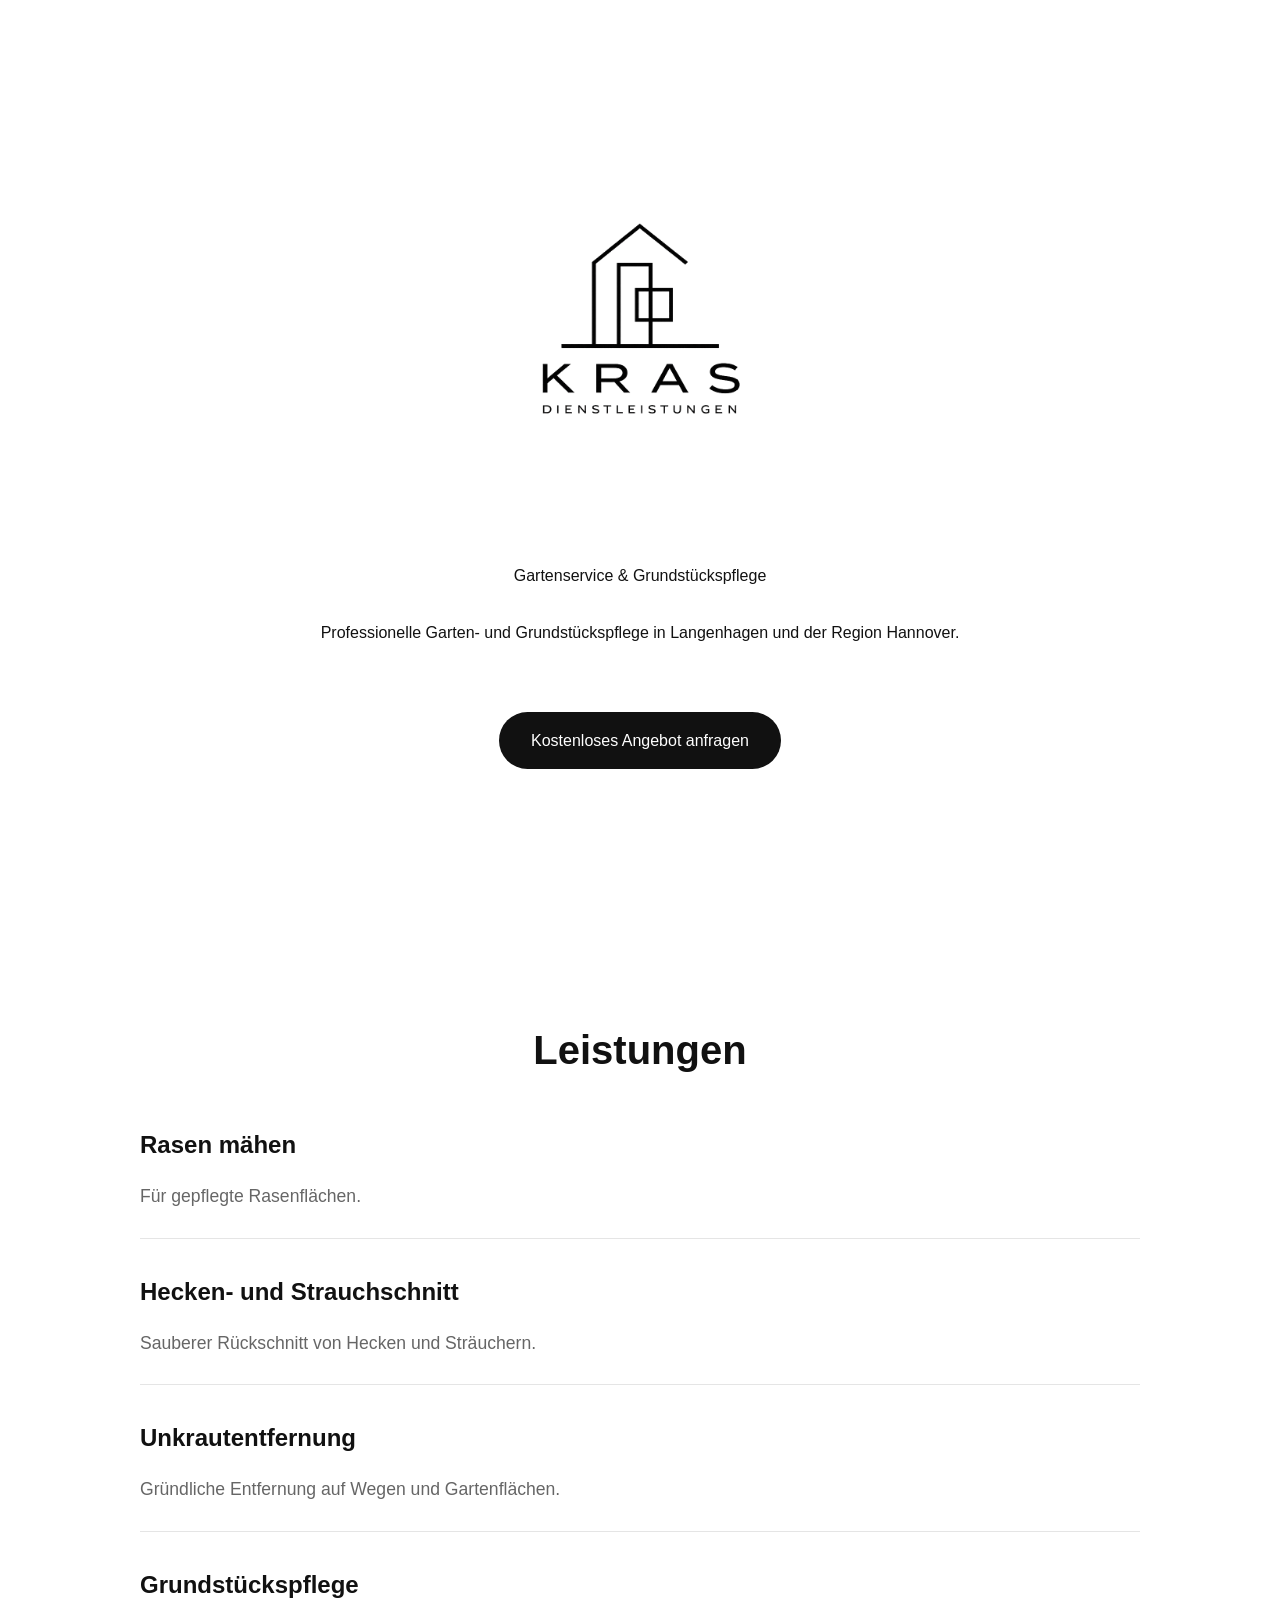
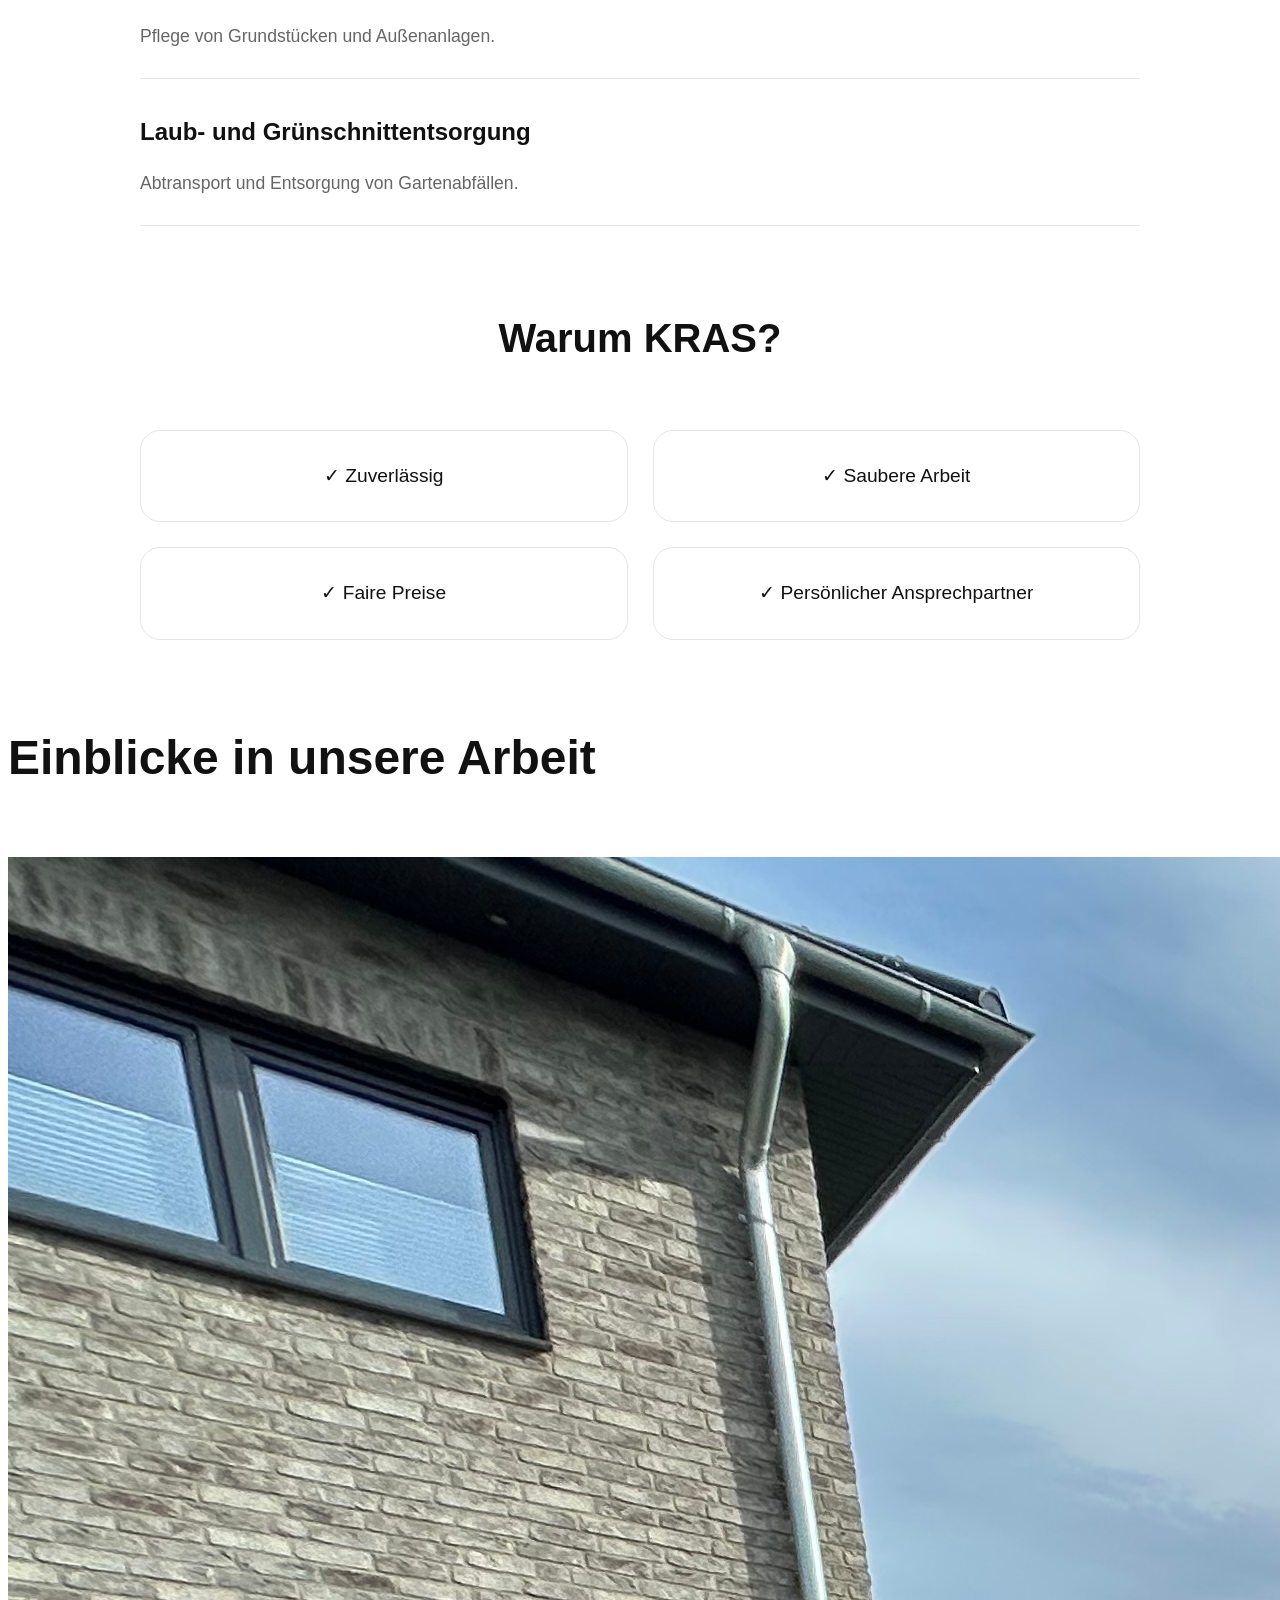
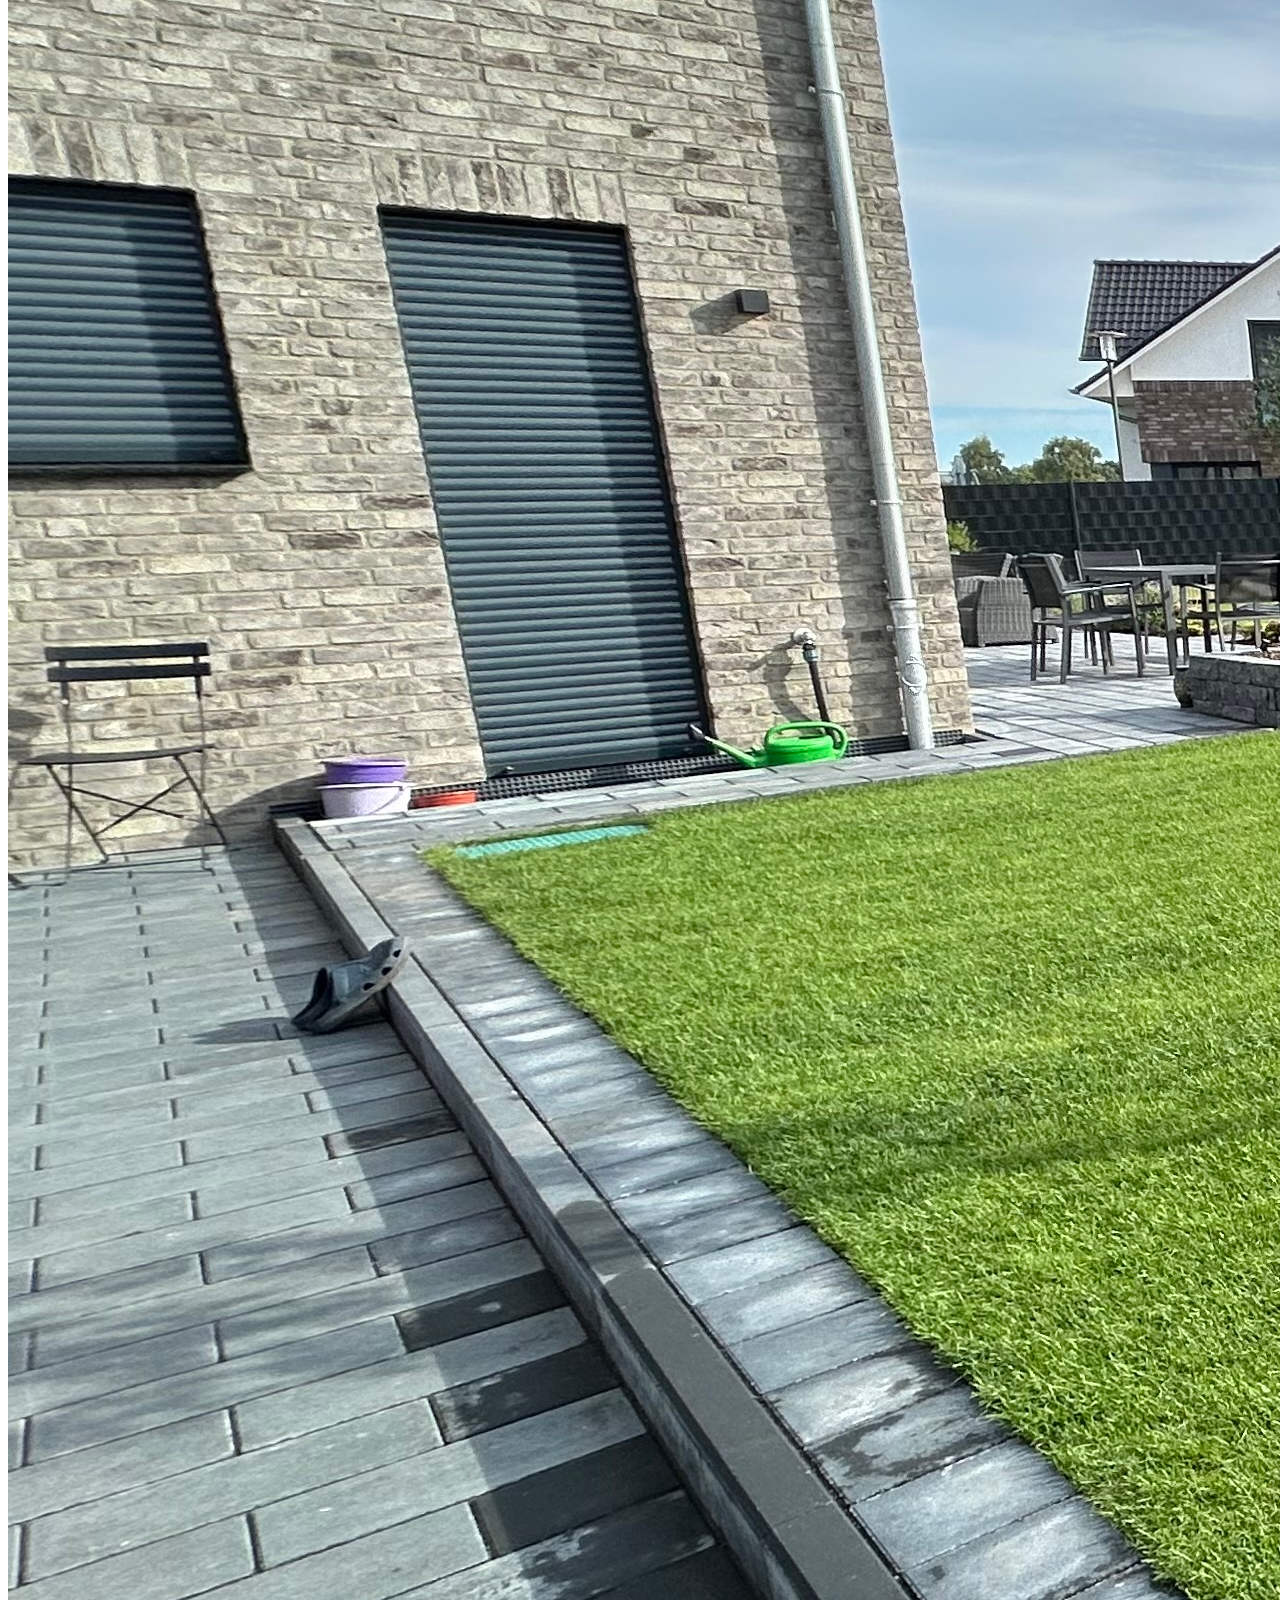
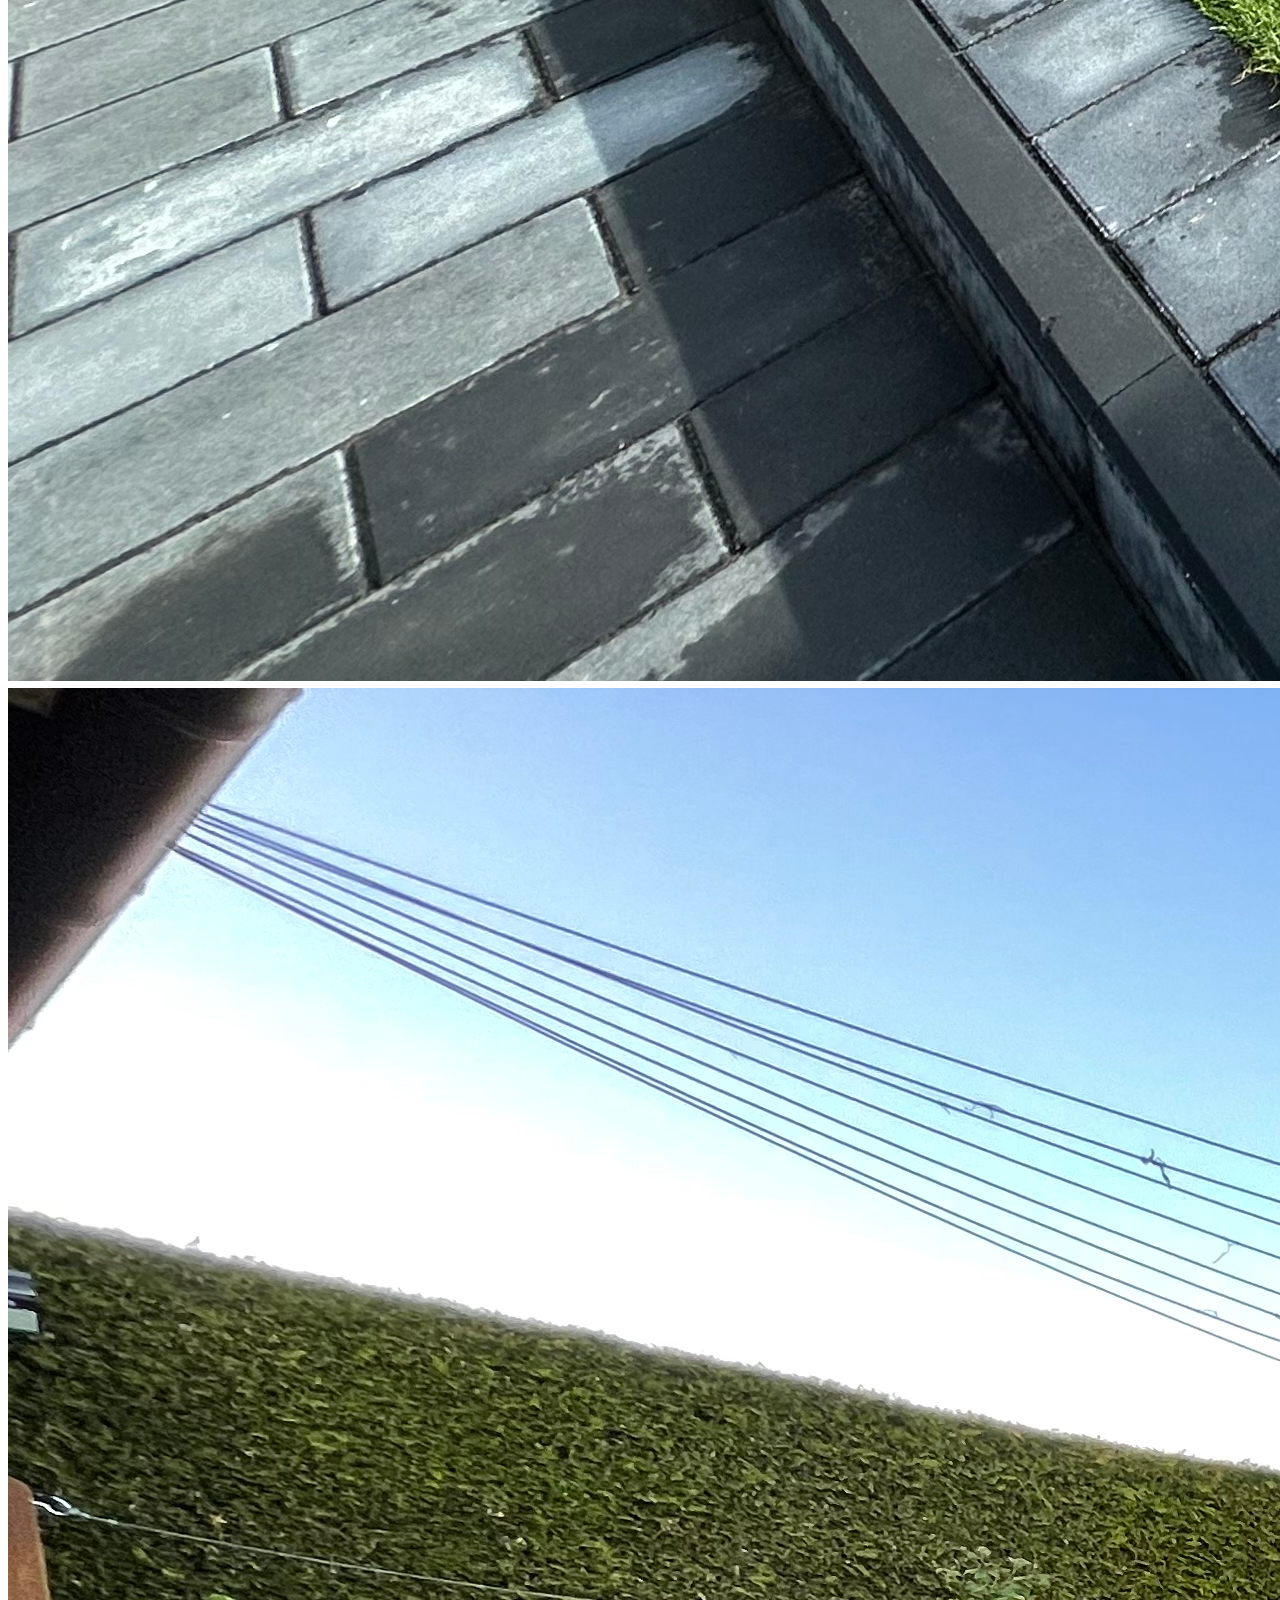
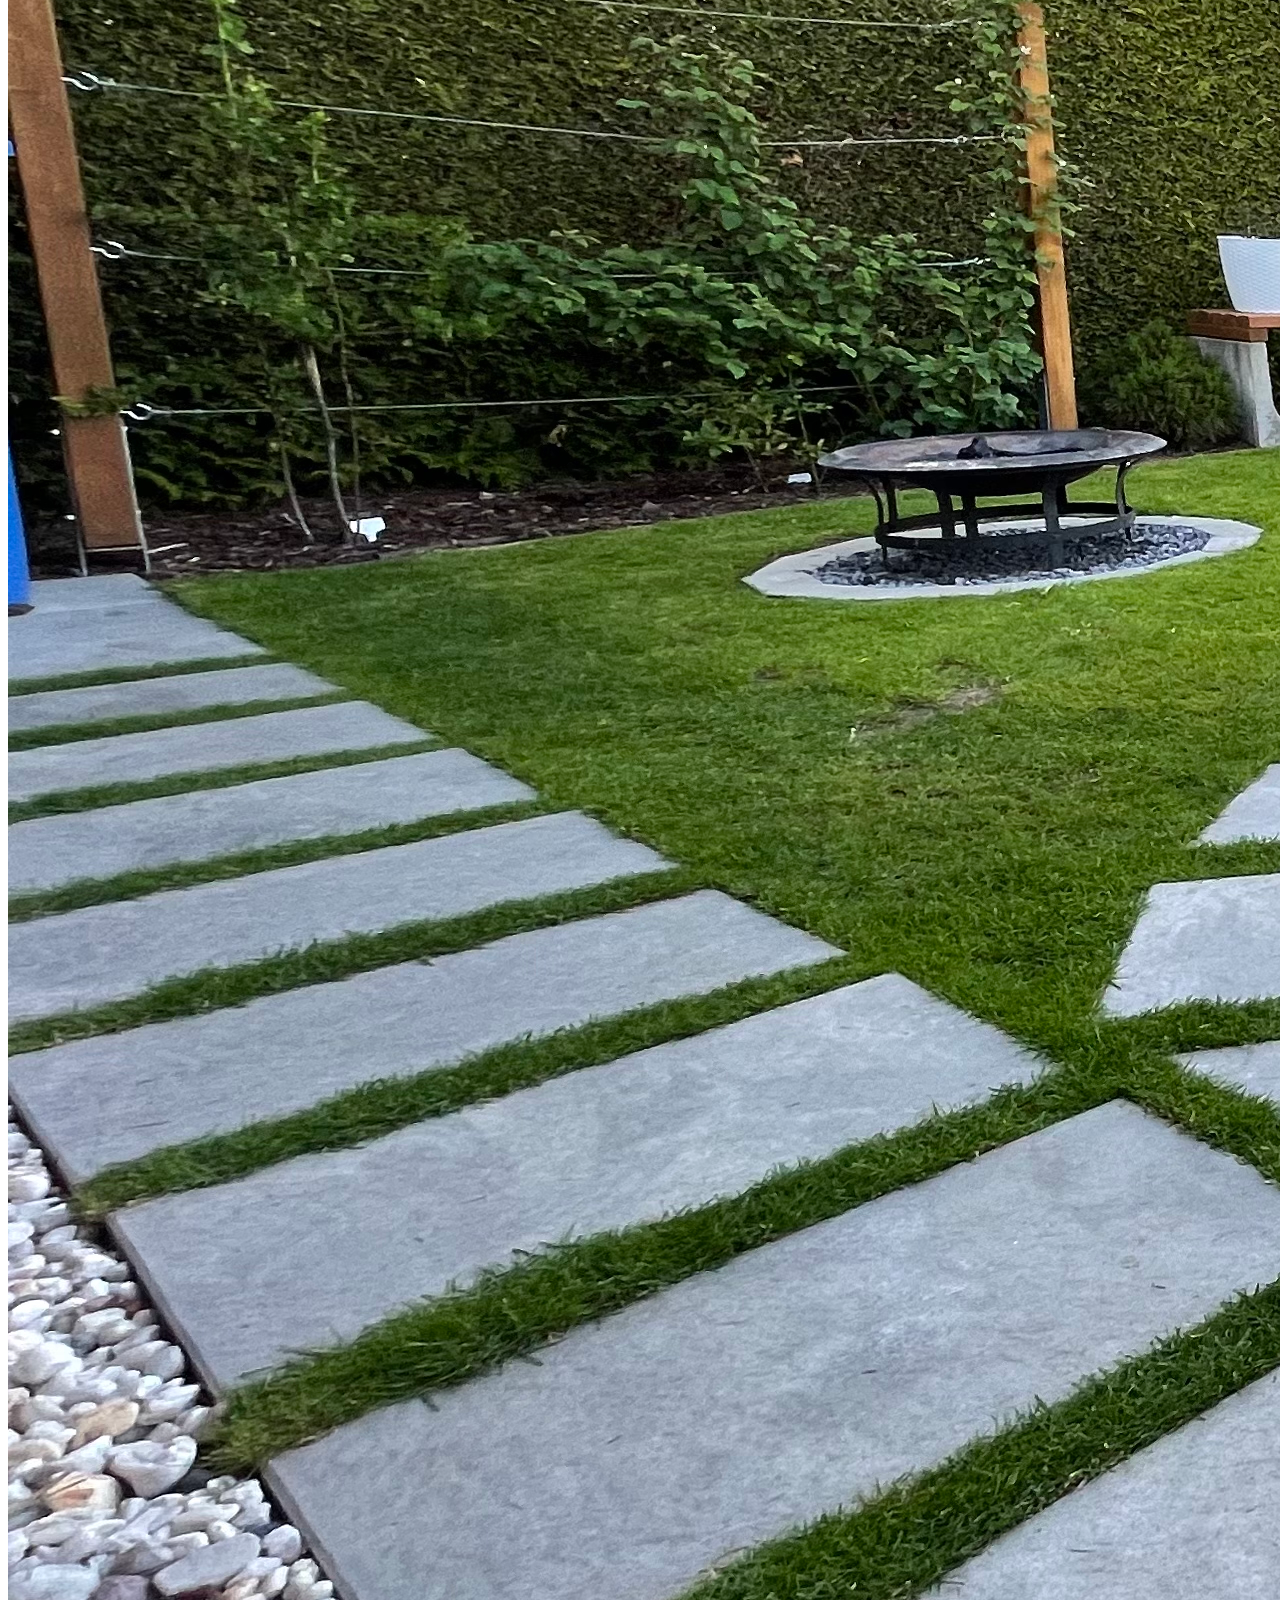
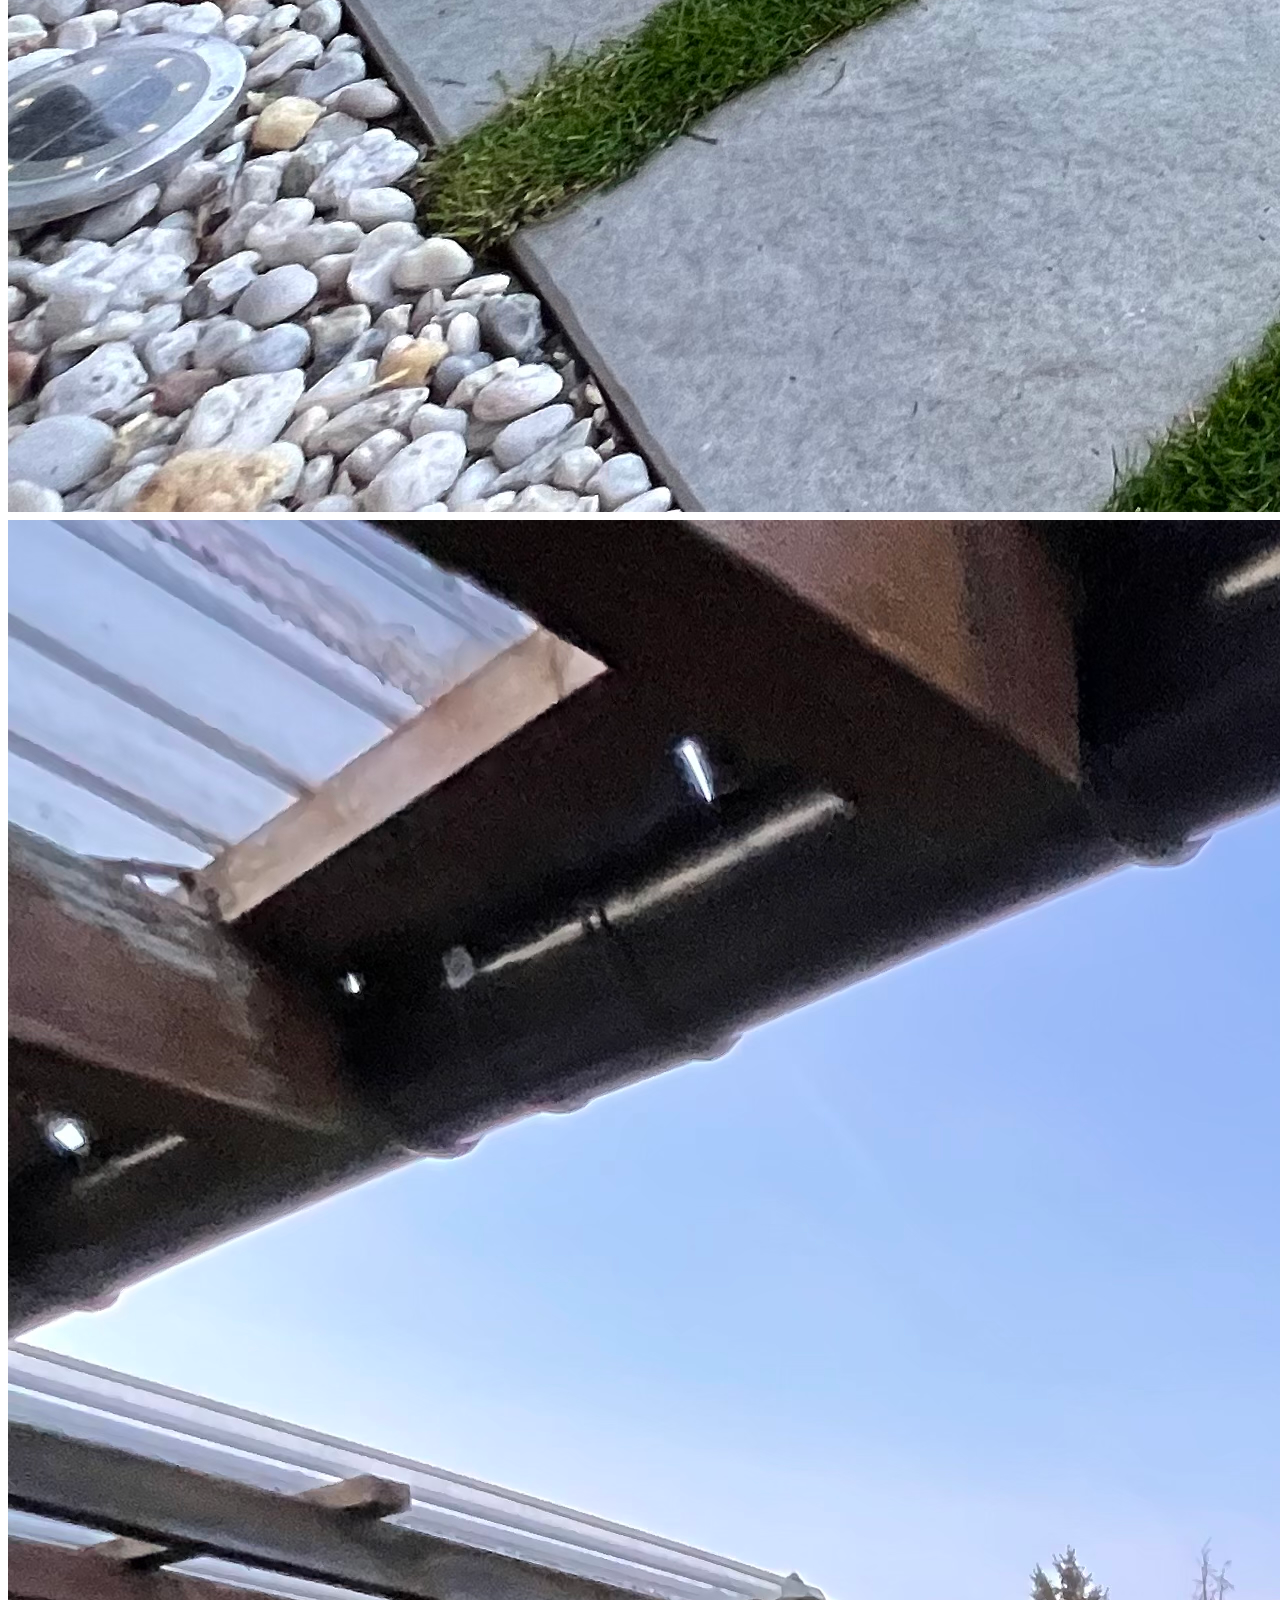
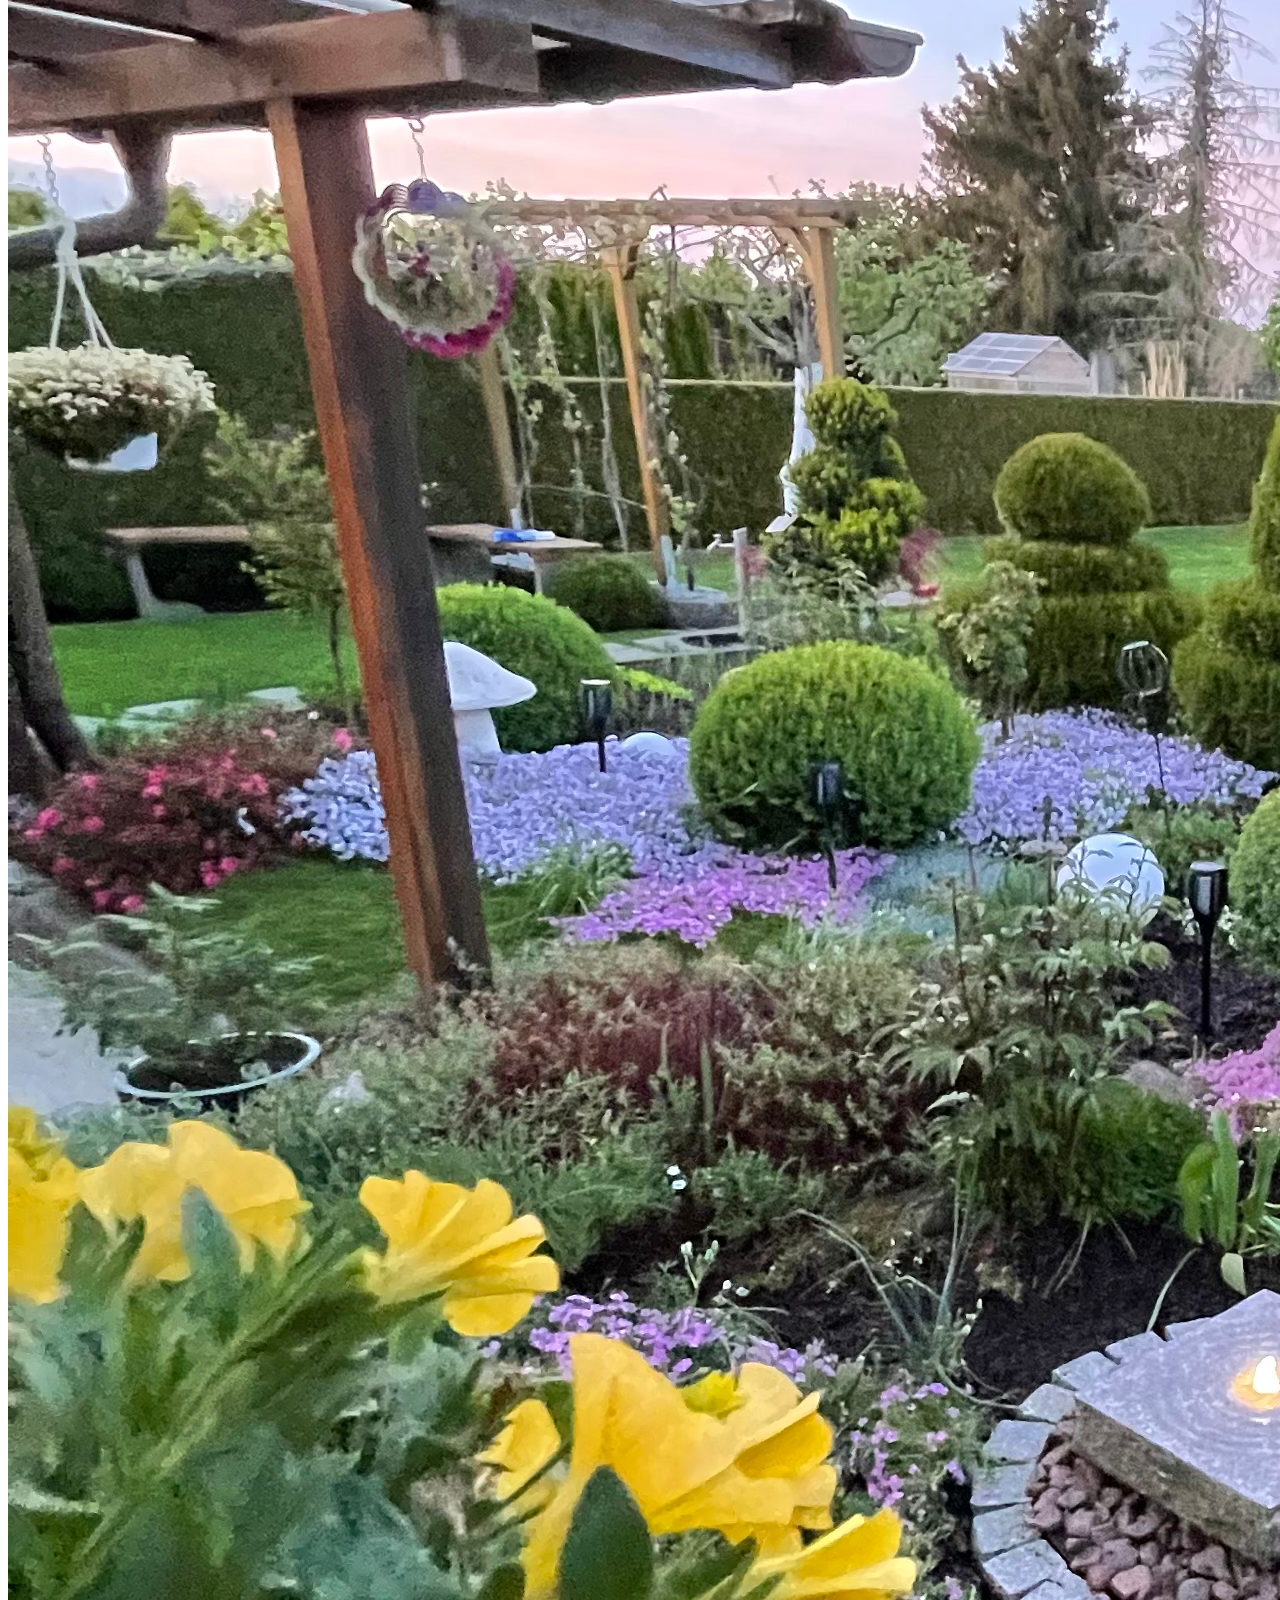
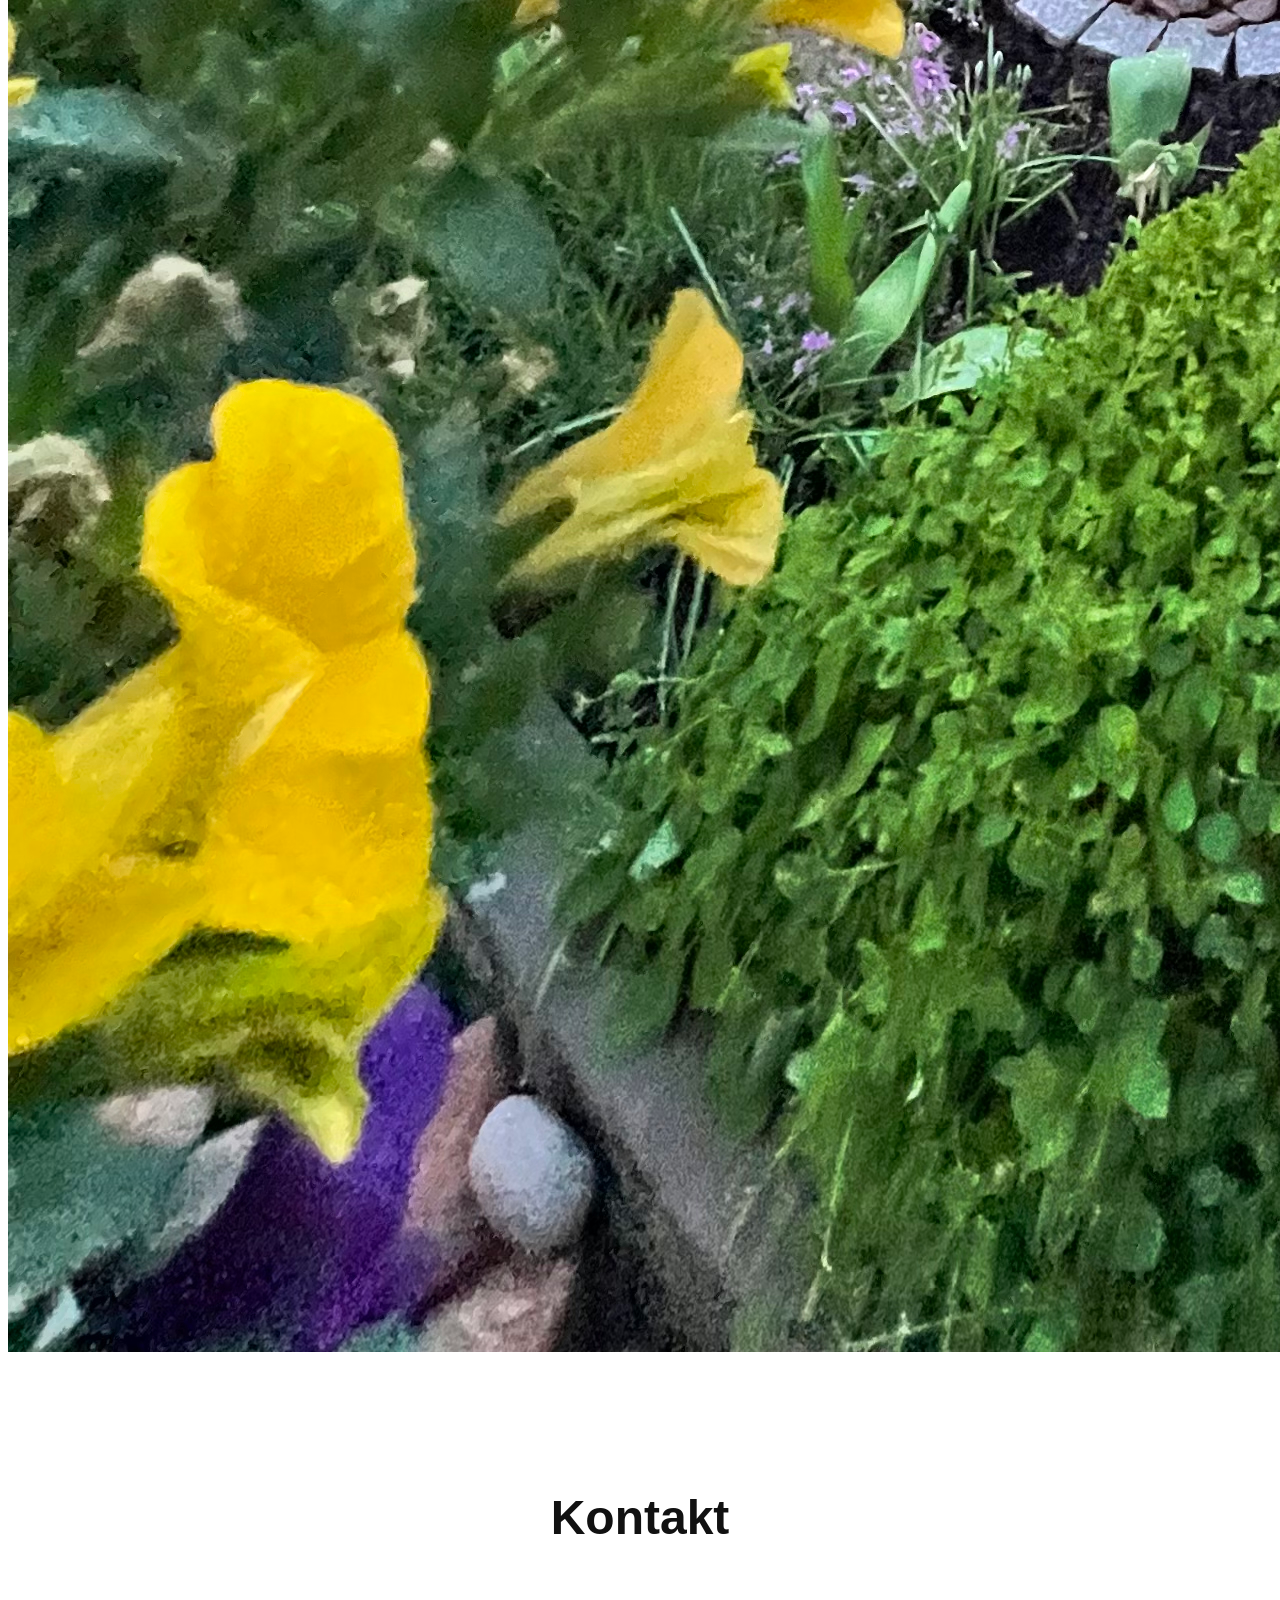
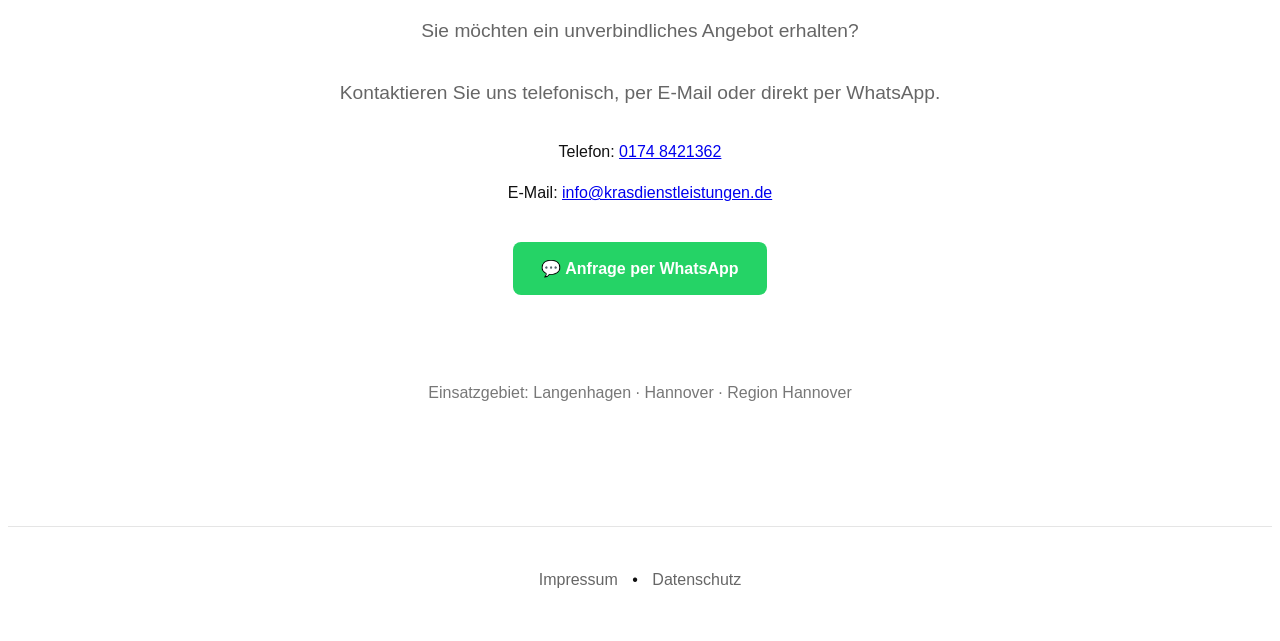
==== index.html @ 5d615bb8 "Update index.html" ====
<!DOCTYPE html>
<html lang="de">
<head>
    <meta charset="UTF-8">
    <meta name="viewport" content="width=device-width, initial-scale=1.0">
    <title>KRAS Dienstleistungen</title>
    <meta name="description" content="Gartenservice & Grundstückspflege in Hannover und Umgebung.">
    <link rel="stylesheet" href="style.css">
</head>
<body>
    <section class="hero">
        <img src="logo.png" alt="KRAS Dienstleistungen Logo" class="logo">


        <p class="subtitle">
            Gartenservice & Grundstückspflege
        </p>
<p class="intro">
    Professionelle Garten- und Grundstückspflege in Langenhagen und der Region Hannover.
</p>
<a href="#kontakt" class="cta-button">
Kostenloses Angebot anfragen
</a>

    </section>

<section class="services">

    <h2>Leistungen</h2>

    <div class="service">
    <h3>Rasen mähen</h3>
    <p>Für gepflegte Rasenflächen.</p>
</div>

<div class="service">
    <h3>Hecken- und Strauchschnitt</h3>
    <p>Sauberer Rückschnitt von Hecken und Sträuchern.</p>
</div>

<div class="service">
    <h3>Unkrautentfernung</h3>
    <p>Gründliche Entfernung auf Wegen und Gartenflächen.</p>
</div>

<div class="service">
    <h3>Grundstückspflege</h3>
    <p>Pflege von Grundstücken und Außenanlagen.</p>
</div>

<div class="service">
    <h3>Laub- und Grünschnittentsorgung</h3>
    <p>Abtransport und Entsorgung von Gartenabfällen.</p>
</div>

</section>

    <section class="why">

    <h2>Warum KRAS?</h2>

    <div class="why-grid">
        <div class="why-item">
            ✓ Zuverlässig
        </div>

        <div class="why-item">
            ✓ Saubere Arbeit
        </div>

        <div class="why-item">
            ✓ Faire Preise
        </div>

        <div class="why-item">
            ✓ Persönlicher Ansprechpartner
        </div>
    </div>

</section>
<section class="gallery">

    <h2>Einblicke in unsere Arbeit</h2>

    <div class="gallery-grid">
        <img src="garten1.jpg" alt="Gepflegte Grünanlage">
        <img src="garten2.jpg" alt="Gartenpflege">
        <img src="garten3.jpg" alt="Außenanlage">
    </div>

</section>
    
<section id="kontakt" class="contact-section">

    <h2>Kontakt</h2>

    <p class="contact-text">
        Sie möchten ein unverbindliches Angebot erhalten?<br><br>
        Kontaktieren Sie uns telefonisch, per E-Mail oder direkt per WhatsApp.
    </p>

    <p>
        Telefon:
        <a href="tel:+491748421362">0174 8421362</a>
    </p>

    <p>
        E-Mail:
        <a href="mailto:info@krasdienstleistungen.de">
            info@krasdienstleistungen.de
        </a>
    </p>

    <a href="https://wa.me/491748421362" target="_blank" class="whatsapp-button">
        💬 Anfrage per WhatsApp
    </a>

    <p class="contact-location">
        Einsatzgebiet: Langenhagen · Hannover · Region Hannover
    </p>

</section>

<footer class="footer">
    <a href="impressum.html">Impressum</a>
    <span>•</span>
    <a href="datenschutz.html">Datenschutz</a>
</footer>
---- style.css ----
Das *{
    margin:0;
    padding:0;
    box-sizing:border-box;
}

html{
    scroll-behavior:smooth;
}

body{
    font-family:-apple-system,BlinkMacSystemFont,"SF Pro Display","Helvetica Neue",sans-serif;
    background:#ffffff;
    color:#111111;
    line-height:1.6;
}

.hero{
    min-height:90vh;
    display:flex;
    flex-direction:column;
    justify-content:center;
    align-items:center;
    text-align:center;
    padding:40px;
}
.logo{
    width:600px;
    max-width:90%;
    margin-bottom:10px;

    opacity:0;

    animation:logoIntro 2.2s ease forwards;

    will-change:transform, opacity;
}

@keyframes logoIntro{
    from{
        opacity:0;
    }

    to{
        opacity:1;
    }
}
h1{
    font-size:clamp(2.2rem,3.5vw,3.8rem);
    letter-spacing:-1px;
}
.subtitle{
    opacity:0;
    animation:fadeUp 1s ease forwards;
    animation-delay:1.4s;

}

.intro{
    opacity:0;
    animation:fadeUp 1s ease forwards;
    animation-delay:1.4s;
}

.cta-button{
    opacity:0;
    animation:fadeUp 1s ease forwards;
    animation-delay:2.0s;
}
.leistungen,
.kontakt{
    max-width:900px;
    margin:120px auto;
    padding:0 40px;
    text-align:center;
}

h2{
    font-size:3rem;
    font-weight:600;
    margin-bottom:60px;
}

ul{
    list-style:none;
}

li{
    padding:35px 0;
    border-bottom:1px solid #ececec;
    font-size:1.4rem;
    transition:.3s;
}

li:hover{
    padding-left:20px;
}

.kontakt p{
    font-size:1.3rem;
}

@media(max-width:768px){

    .logo{
        width:280px;
        max-width:85%;
        margin-bottom:30px;
    }
    
   .hero{
        min-height:auto;
        padding:120px 20px 80px;
    }
     h1{
        font-size:2.4rem;
        line-height:1.1;
        word-break:break-word;
    }

    h2{
        font-size:2rem;
    }

    .intro{
     font-size:0.95rem;
    line-height:1.6;
    max-width:300px;
    }

    li{
        font-size:1.1rem;
    }
    .subtitle{
    font-size:0.95rem;
    font-weight:500;    
    }
    .cta-button{
    padding:14px 28px;
    font-size:1rem;
    }
}
nav{
    position:fixed;
    top:0;
    left:0;
    width:100%;
    display:flex;
    justify-content:space-between;
    align-items:center;
    padding:25px 60px;
    background:rgba(255,255,255,.95);
    backdrop-filter:blur(10px);
    z-index:1000;
}

nav a{
    text-decoration:none;
    color:#111;
}

.nav-links{
    display:flex;
    gap:40px;
}
.cta-button{
    display:inline-block;
    margin-top:50px;
    background:#111;
    color:#fff;
    padding:16px 32px;
    border-radius:999px;
    text-decoration:none;
    font-weight:500;
}

.cta-button:hover{
    opacity:0.9;
}

@media(max-width:768px){

    nav{
        padding:20px;
    }

    .nav-links{
        gap:20px;
    }
}
.services{
    max-width:1000px;
    margin:30px auto;
    padding:0 40px;
    margin-top:120px;
}

.services h2{
    font-size:2.5rem;
    font-weight:600;
    margin-bottom:10px;
    text-align:center;
}

.service{
    padding:10px 0;
    border-bottom:1px solid #e5e5e5;
}

.service h3{
    font-size:1.5rem;
    font-weight:600;
    margin-bottom:8px;
}

.service p{
    color:#666;
    font-size:1.1rem;
}
.why{
    max-width:1000px;
    margin:80px auto;
    padding:0 40px;
    text-align:center;
}

.why h2{
    font-size:2.5rem;
    margin-bottom:60px;
}

.why-grid{
    display:grid;
    grid-template-columns:repeat(2,1fr);
    gap:25px;
}

.why-item{
    padding:30px;
    border:1px solid #e5e5e5;
    border-radius:20px;
    font-size:1.2rem;
    font-weight:500;
}

@media(max-width:768px){

    .why-grid{
        grid-template-columns:1fr;
    }

}
.whatsapp-button {
    display: inline-block;
    margin-top: 20px;
    margin-bottom: 60px;
    padding: 14px 28px;
    background-color: #25D366;
    color: #ffffff;
    text-decoration: none;
    border-radius: 8px;
    font-weight: 600;
    transition: all 0.2s ease;
}

.whatsapp-button:hover {
    background-color: #1EBE57;
    transform: translateY(-2px);
}
.contact-mail{
    display:block;
    margin:30px 0;
    font-size:1.3rem;
    font-weight:600;
    color:#111;
    text-decoration:none;
}
.contact-section{
    max-width:900px;
    margin:120px auto;
    padding:0 40px;
    text-align:center;
}

.contact-text{
    font-size:1.2rem;
    color:#666;
    margin-bottom:30px;
}

.contact-location{
    margin-top:25px;
    color:#777;
}
@keyframes fadeUp{
    from{
        opacity:0;
        transform:translateY(30px);
    }

    to{
        opacity:1;
        transform:translateY(0);
    }
}
.footer{
    text-align:center;
    padding:40px 20px;
    border-top:1px solid #e5e5e5;
    margin-top:100px;
}

.footer a{
    color:#666;
    text-decoration:none;
    margin:0 10px;
}

.footer a:hover{
    color:#111;
}
#kontakt{
    scroll-margin-top: 50px;
}
.legal-content{
    text-align:left;
    max-width:700px;
    margin:auto;
}
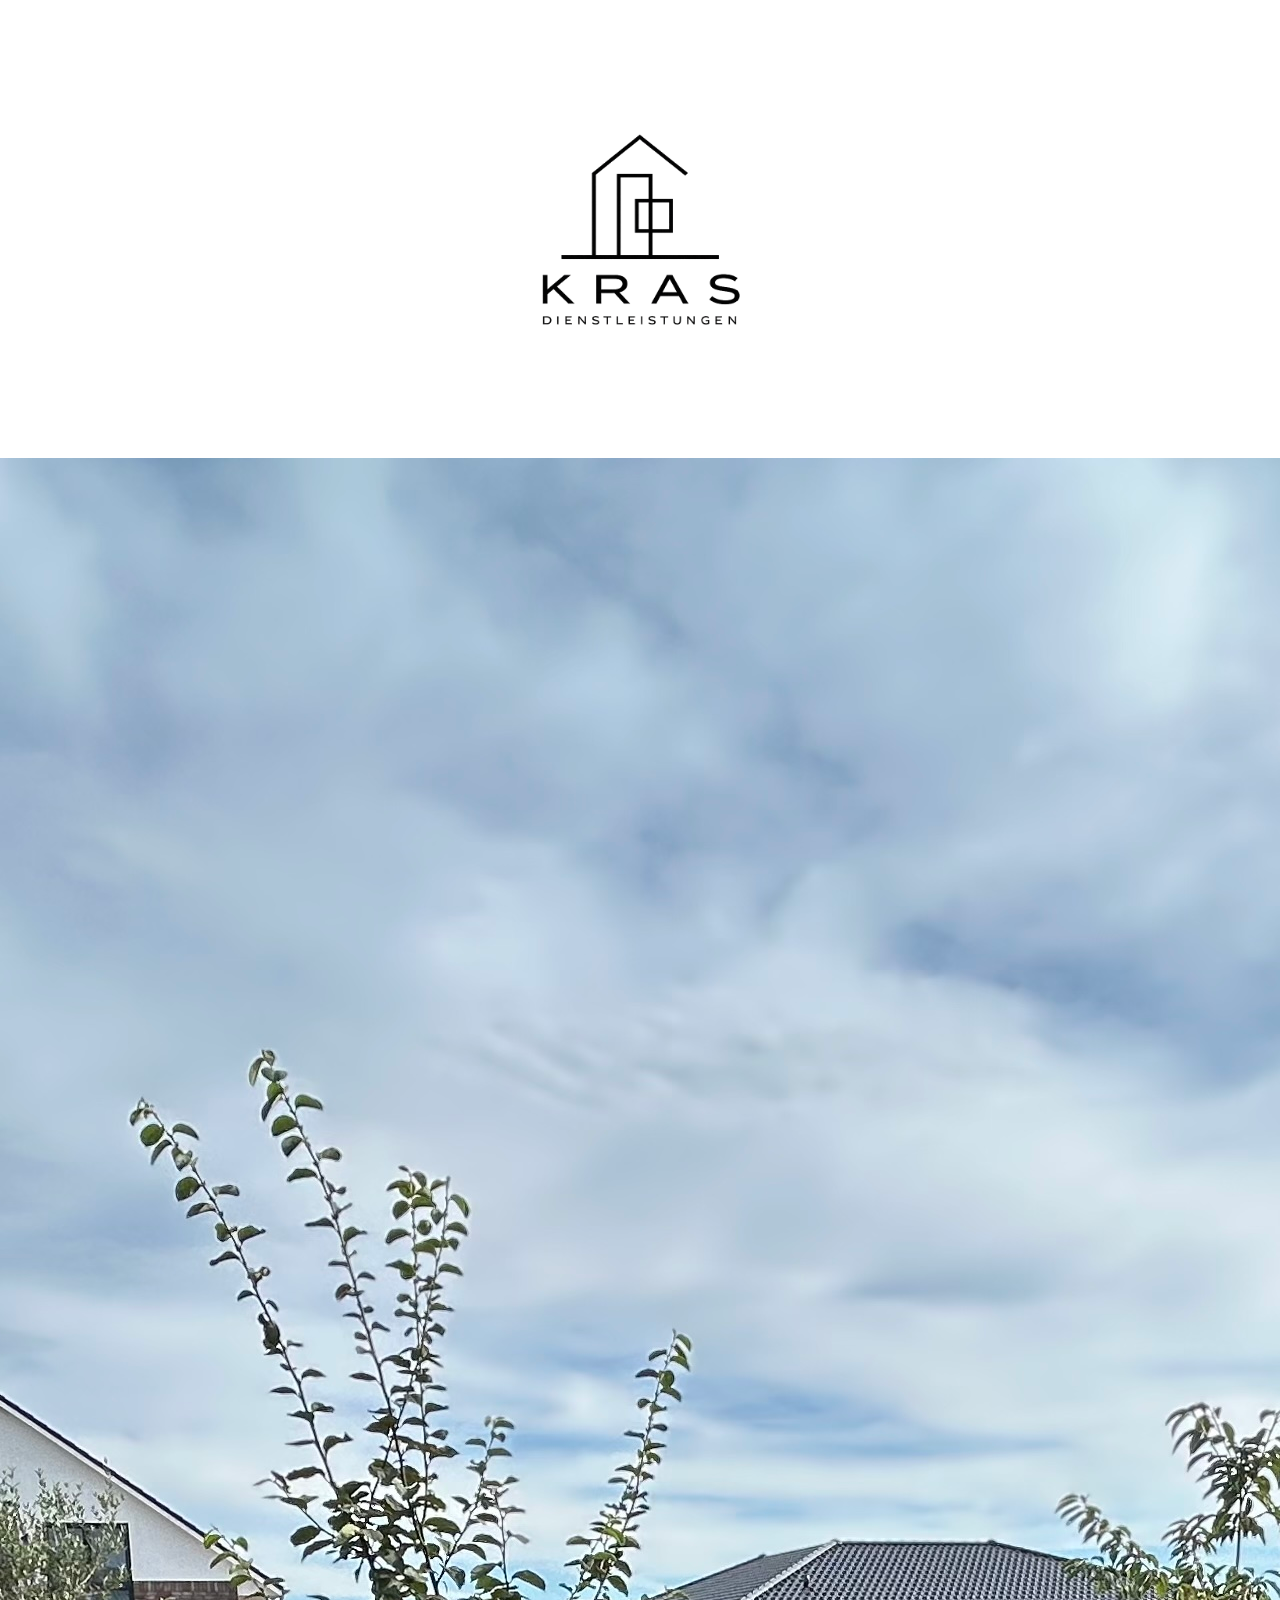
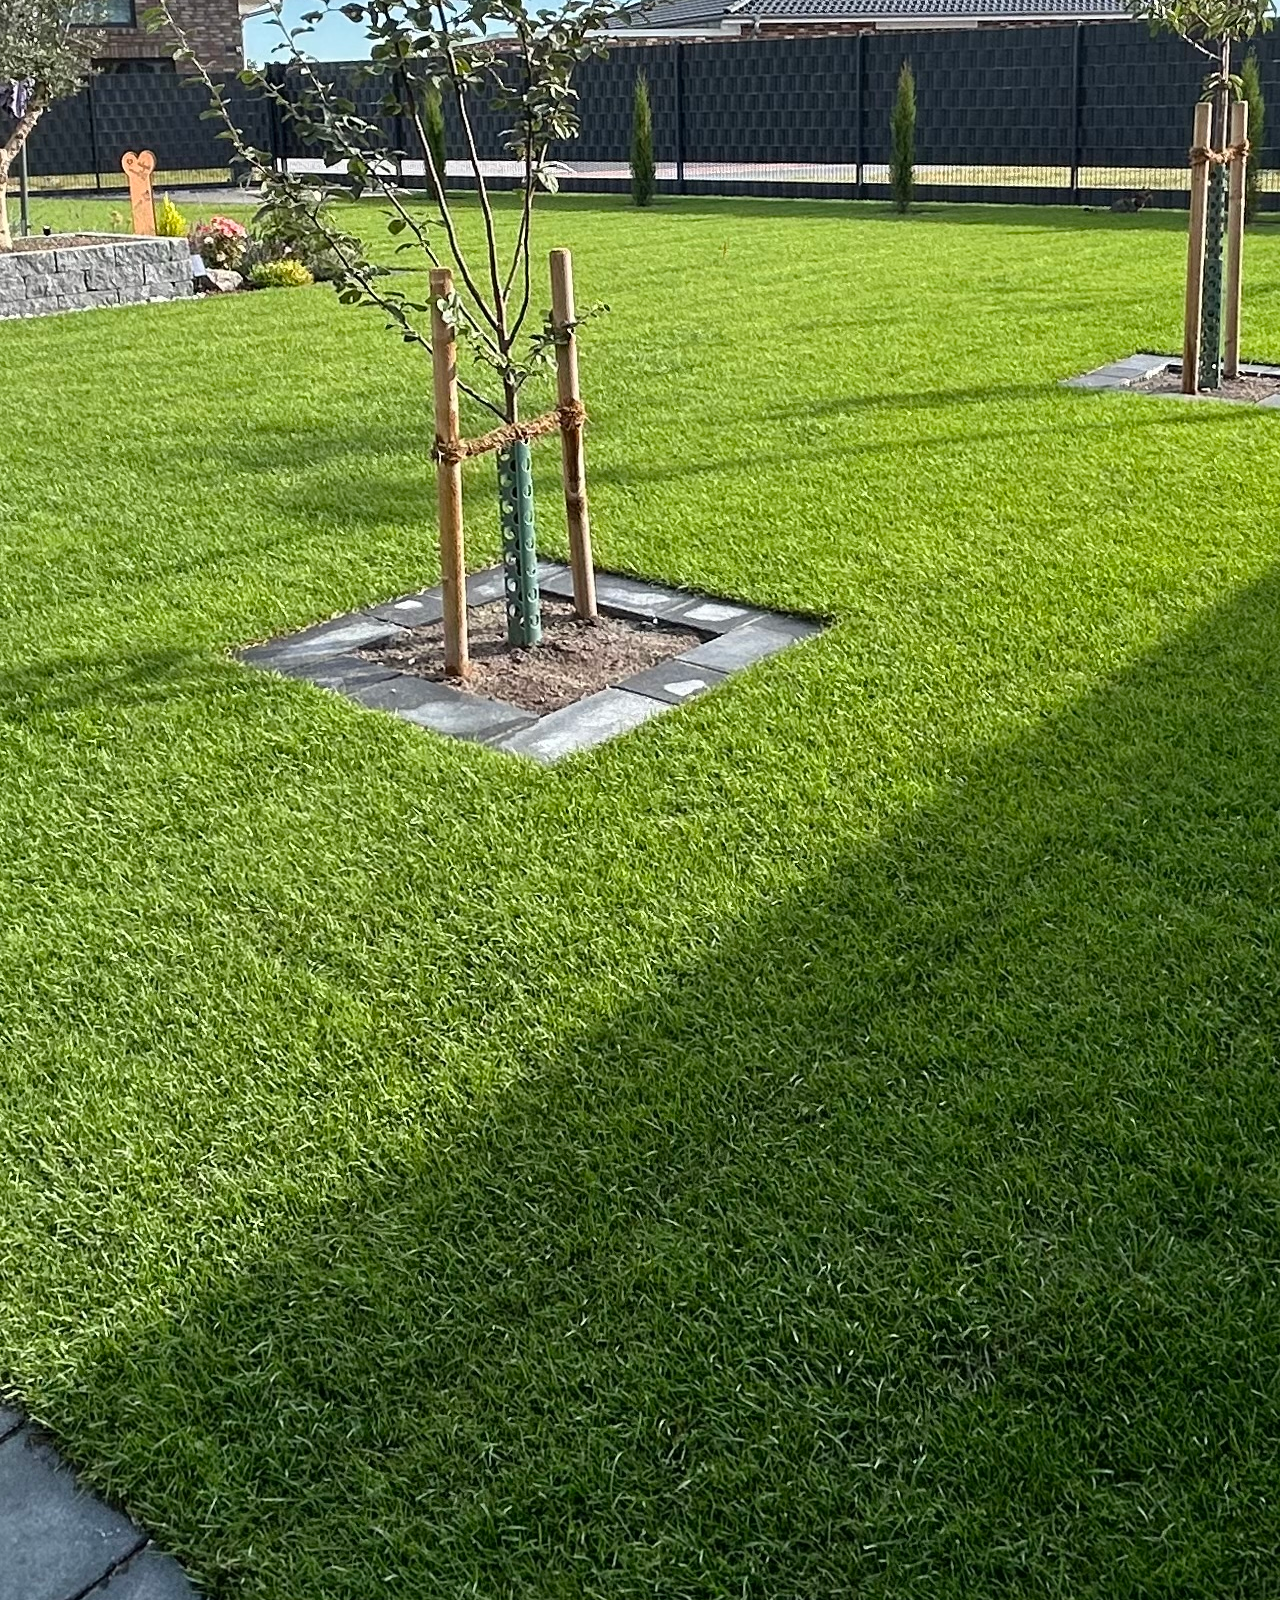
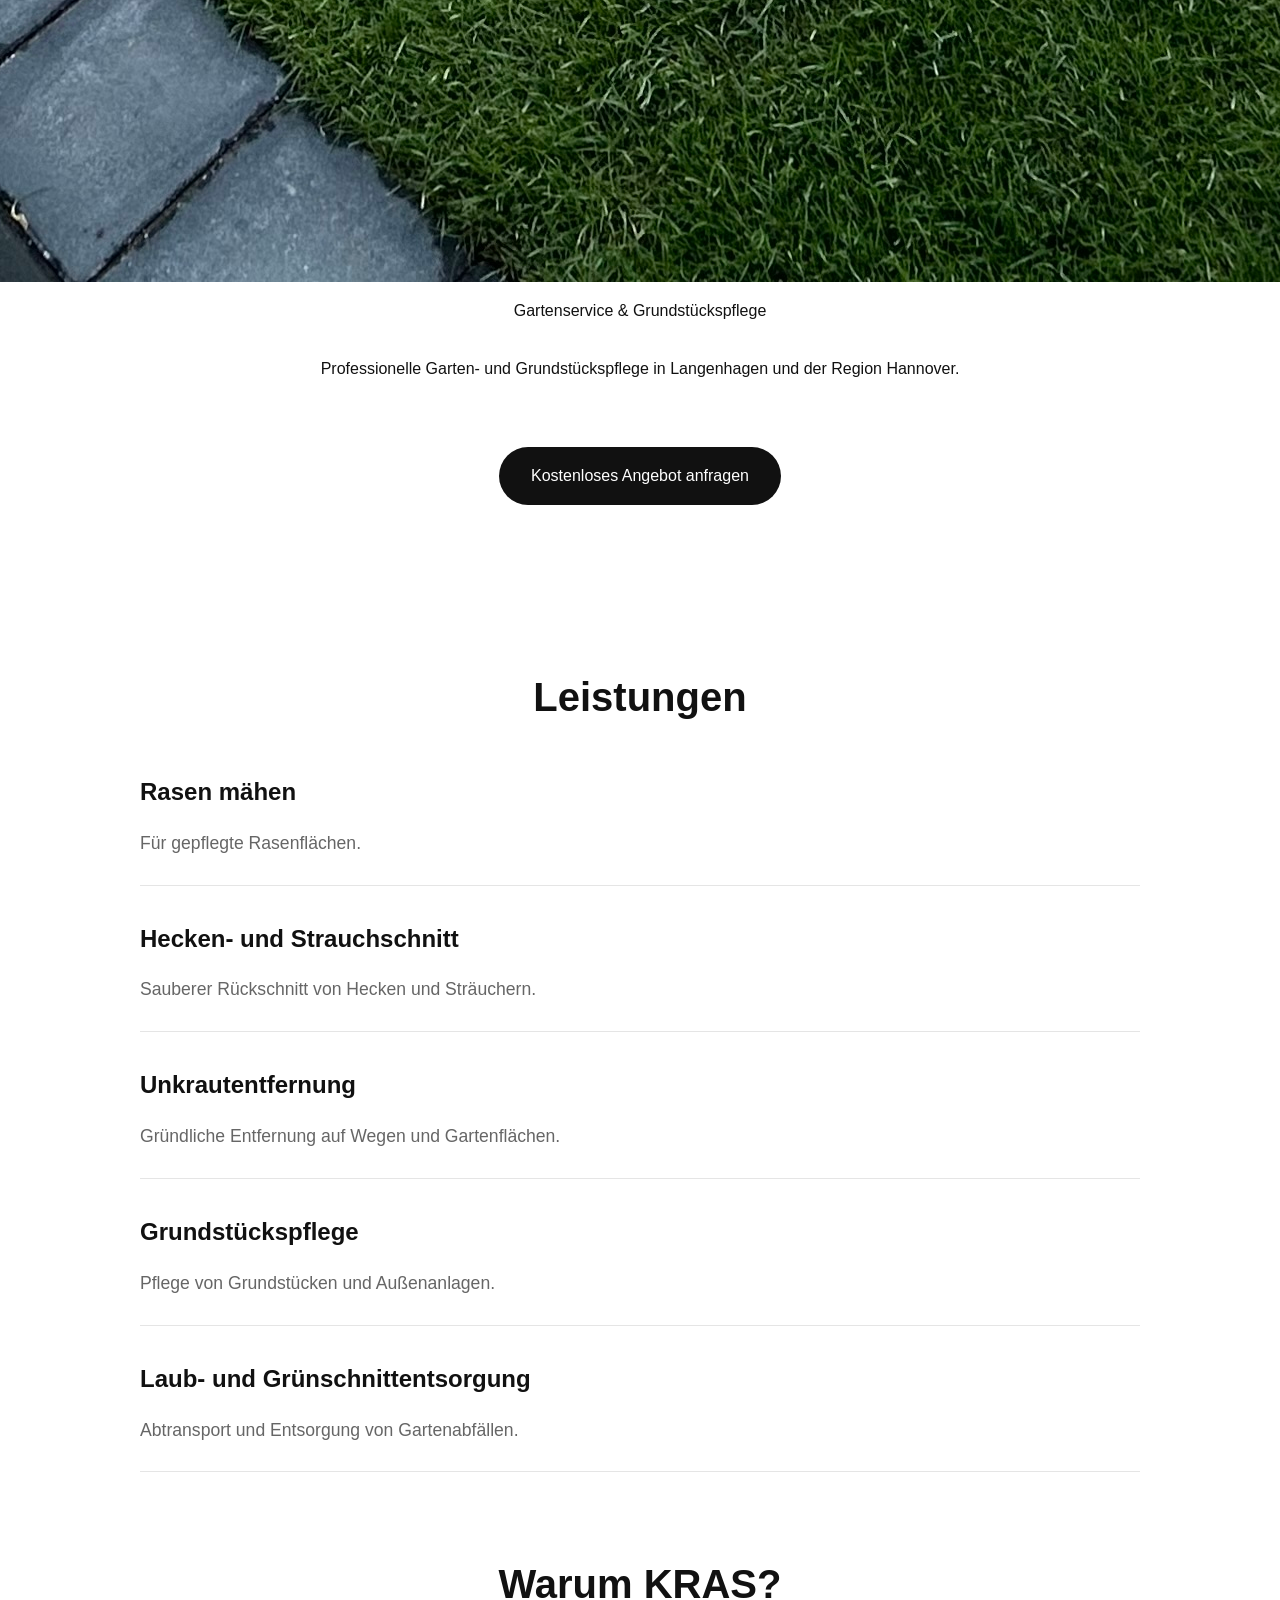
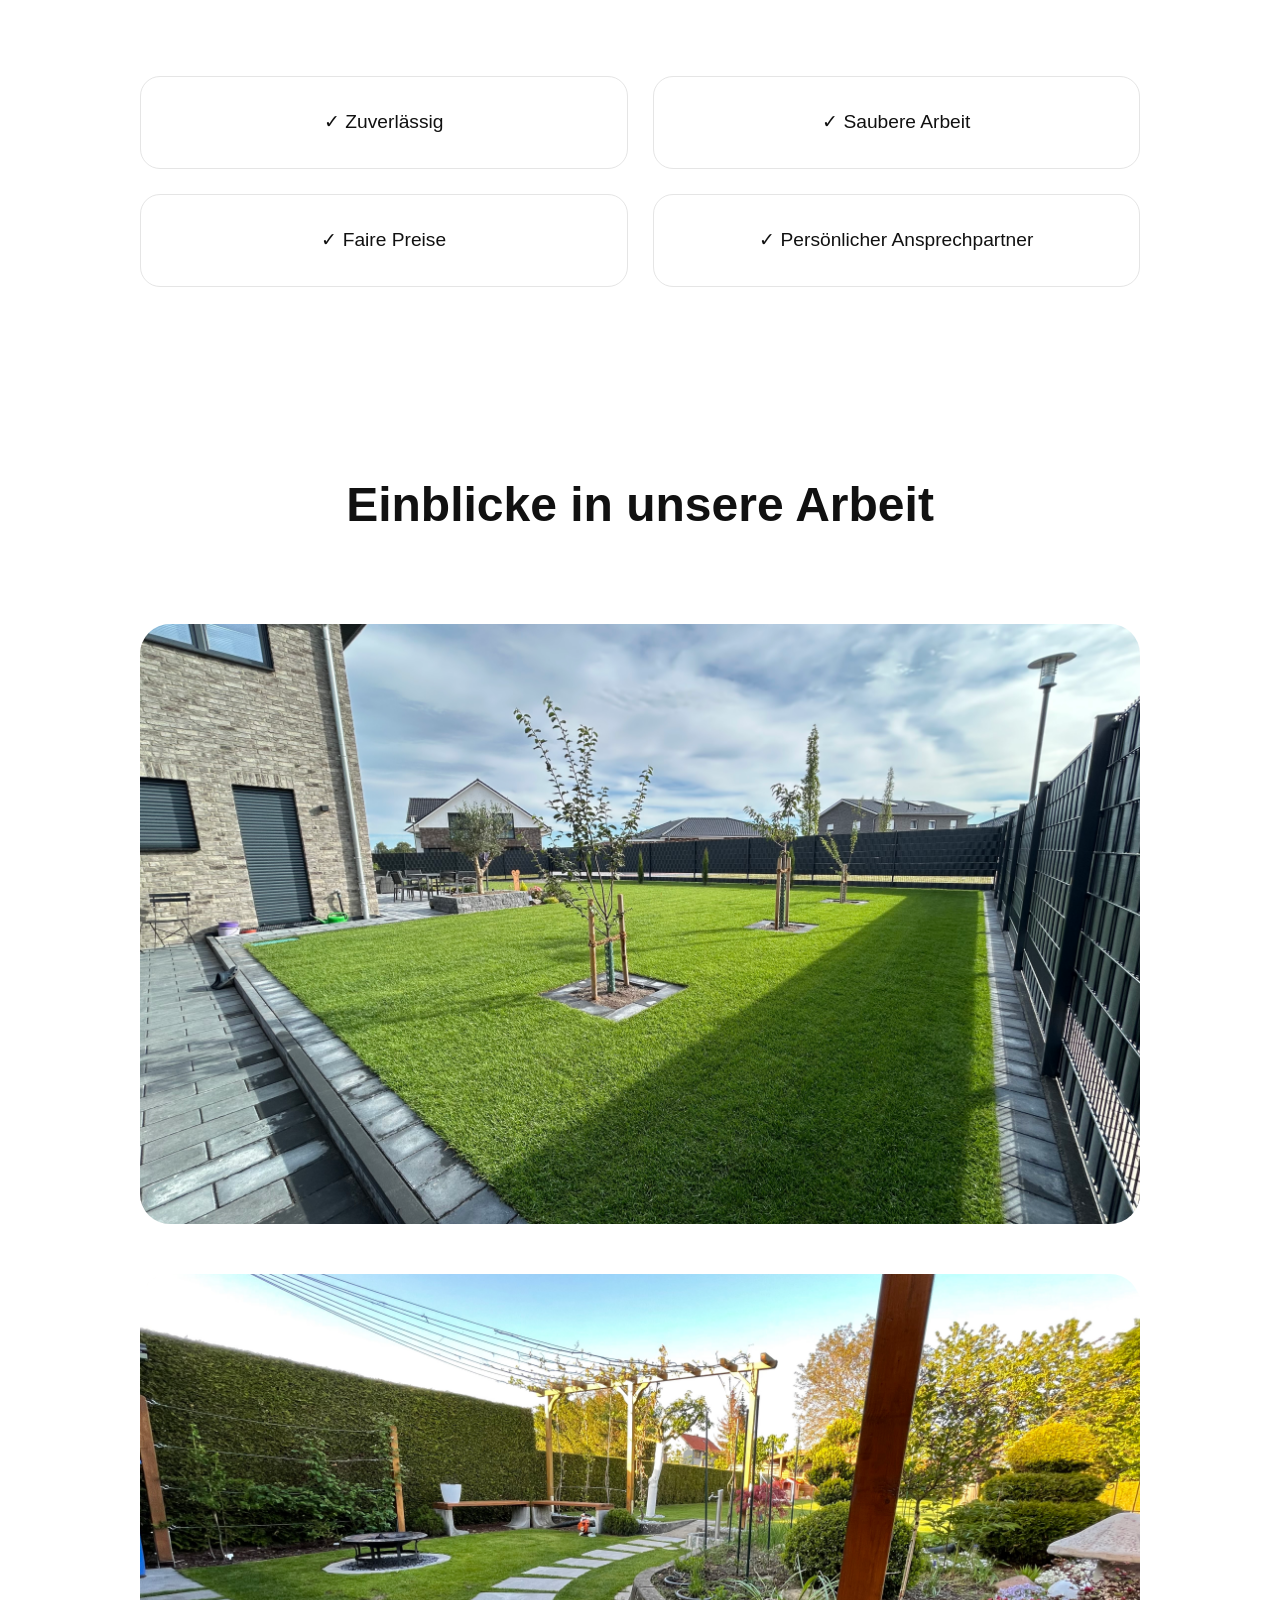
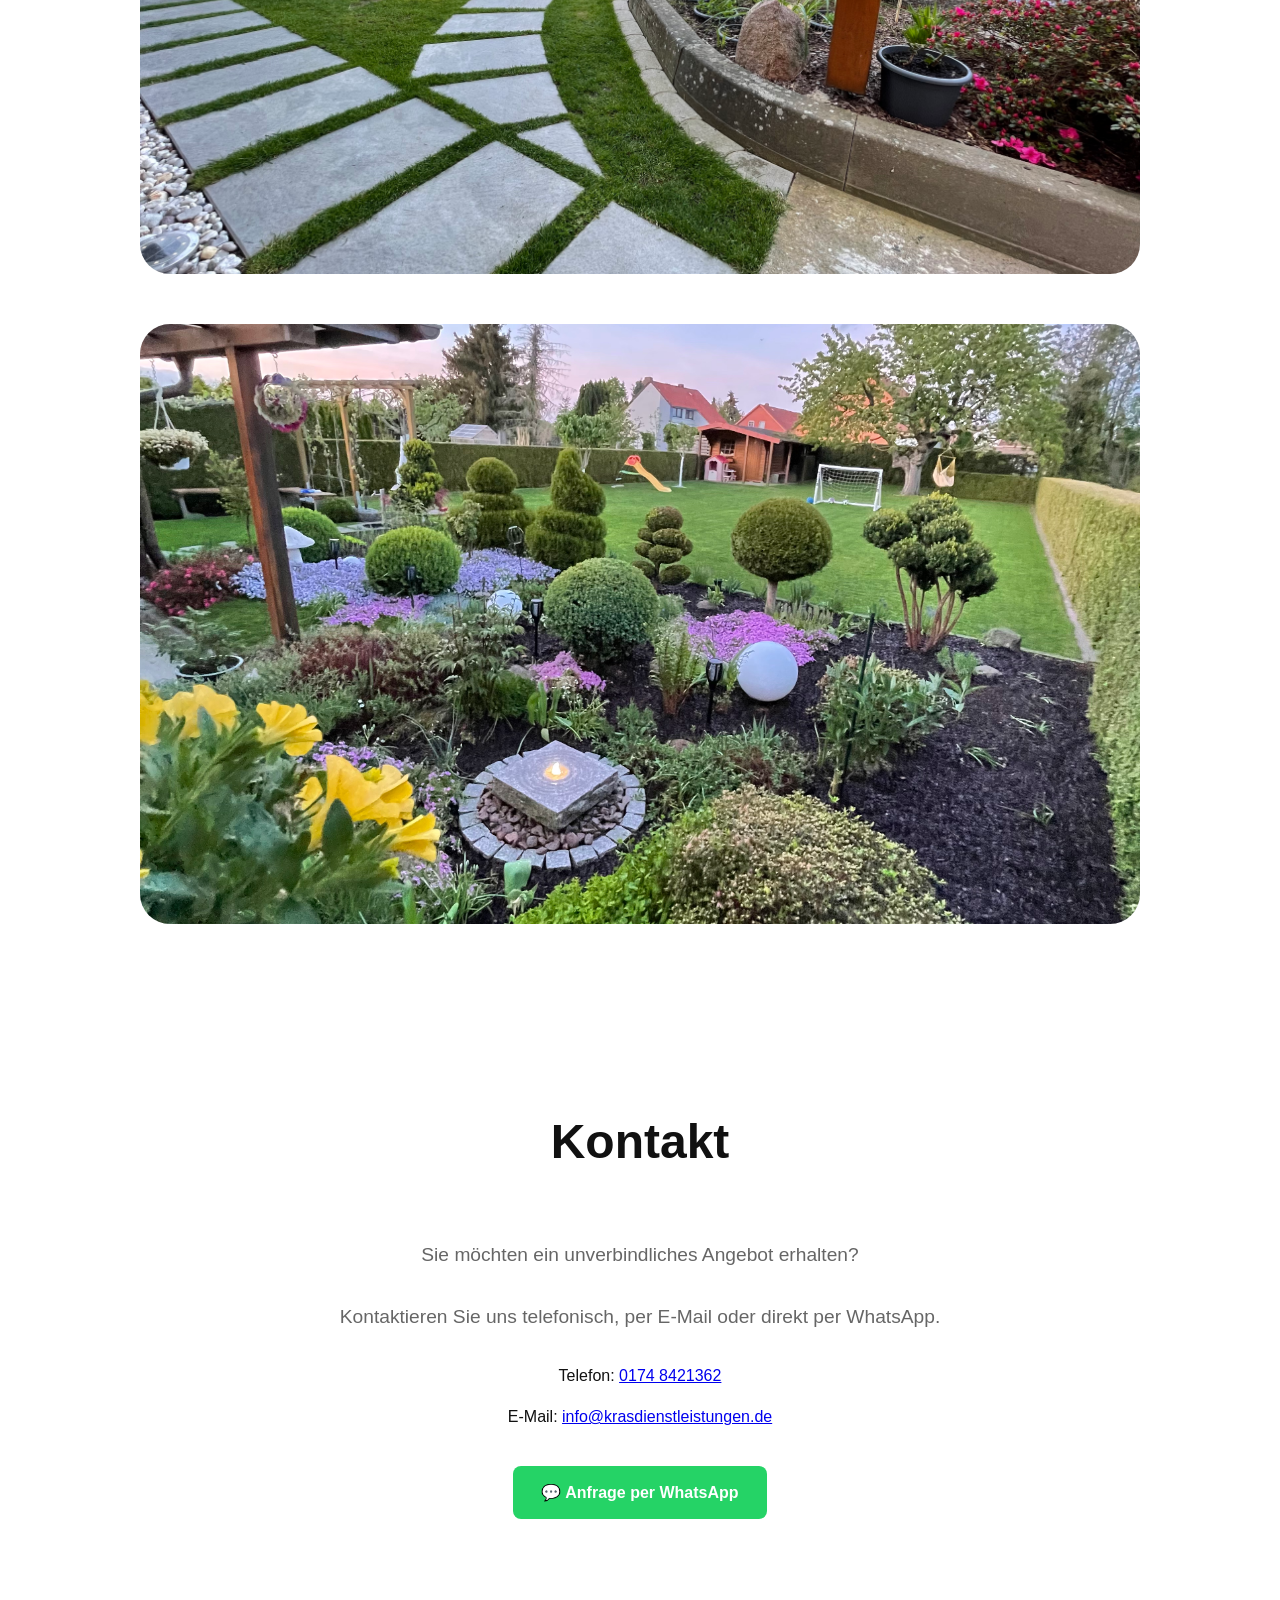
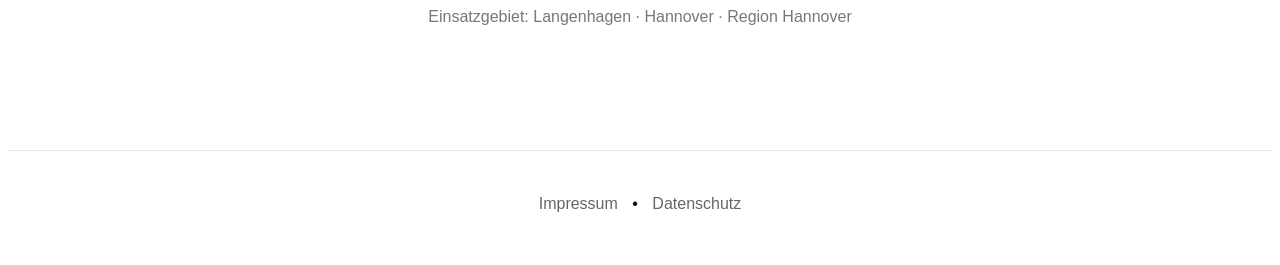
==== commit 8d55909a: "Update index.html" ====
--- a/index.html
+++ b/index.html
@@ -10,7 +10,8 @@
 <body>
     <section class="hero">
         <img src="logo.png" alt="KRAS Dienstleistungen Logo" class="logo">
-
+        
+<img src="garten1.jpg" alt="Gepflegter Garten" class="hero-image">
 
         <p class="subtitle">
             Gartenservice & Grundstückspflege
--- a/style.css
+++ b/style.css
@@ -327,3 +327,45 @@
     max-width:700px;
     margin:auto;
 }
+.gallery{
+    max-width:1000px;
+    margin:180px auto;
+    padding:0 40px;
+    text-align:center;
+}
+
+.gallery h2{
+    margin-bottom:80px;
+}
+
+.gallery-grid{
+    display:flex;
+    flex-direction:column;
+    gap:50px;
+}
+
+.gallery-grid img{
+    width:100%;
+    height:600px;
+    object-fit:cover;
+    border-radius:30px;
+    transition:transform .4s ease;
+}
+
+.gallery-grid img:hover{
+    transform:scale(1.02);
+}
+
+@media(max-width:768px){
+
+    .gallery{
+        margin:120px auto;
+        padding:0 20px;
+    }
+
+    .gallery-grid img{
+        height:280px;
+        border-radius:20px;
+    }
+
+}
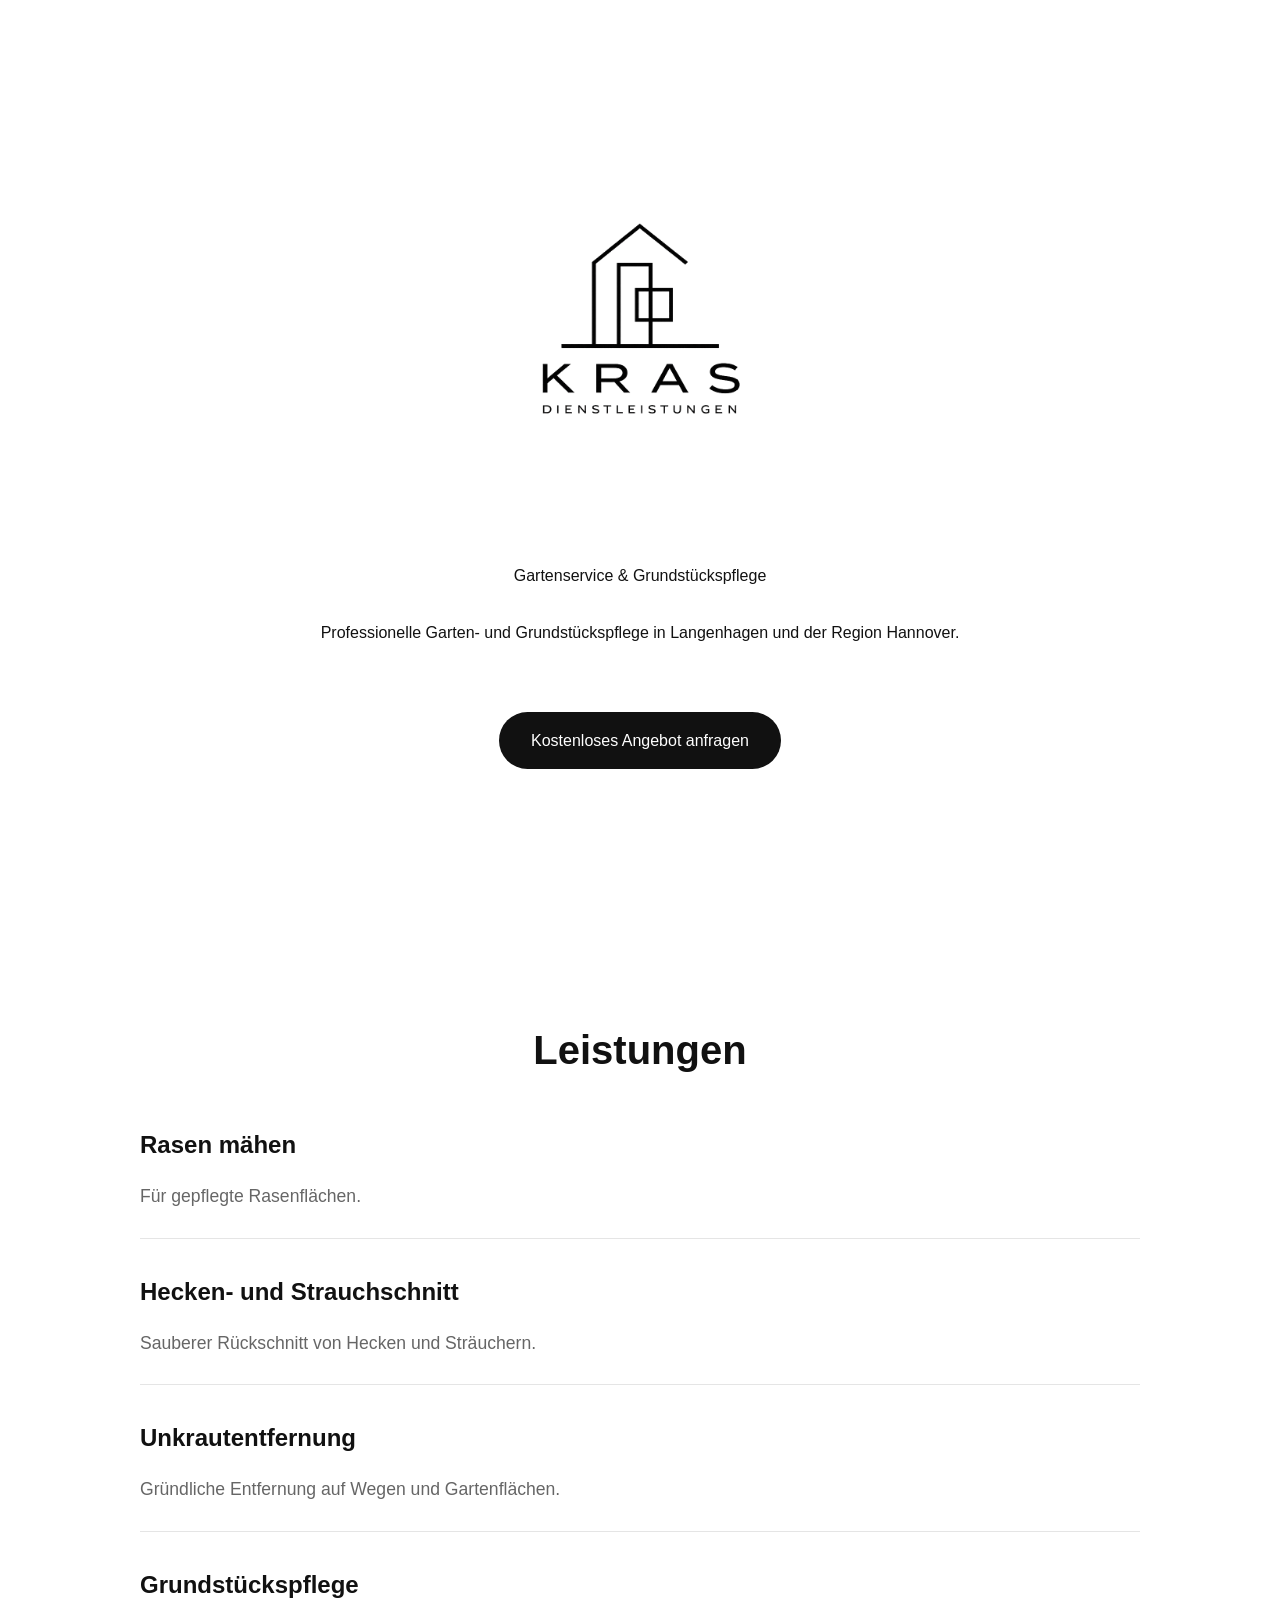
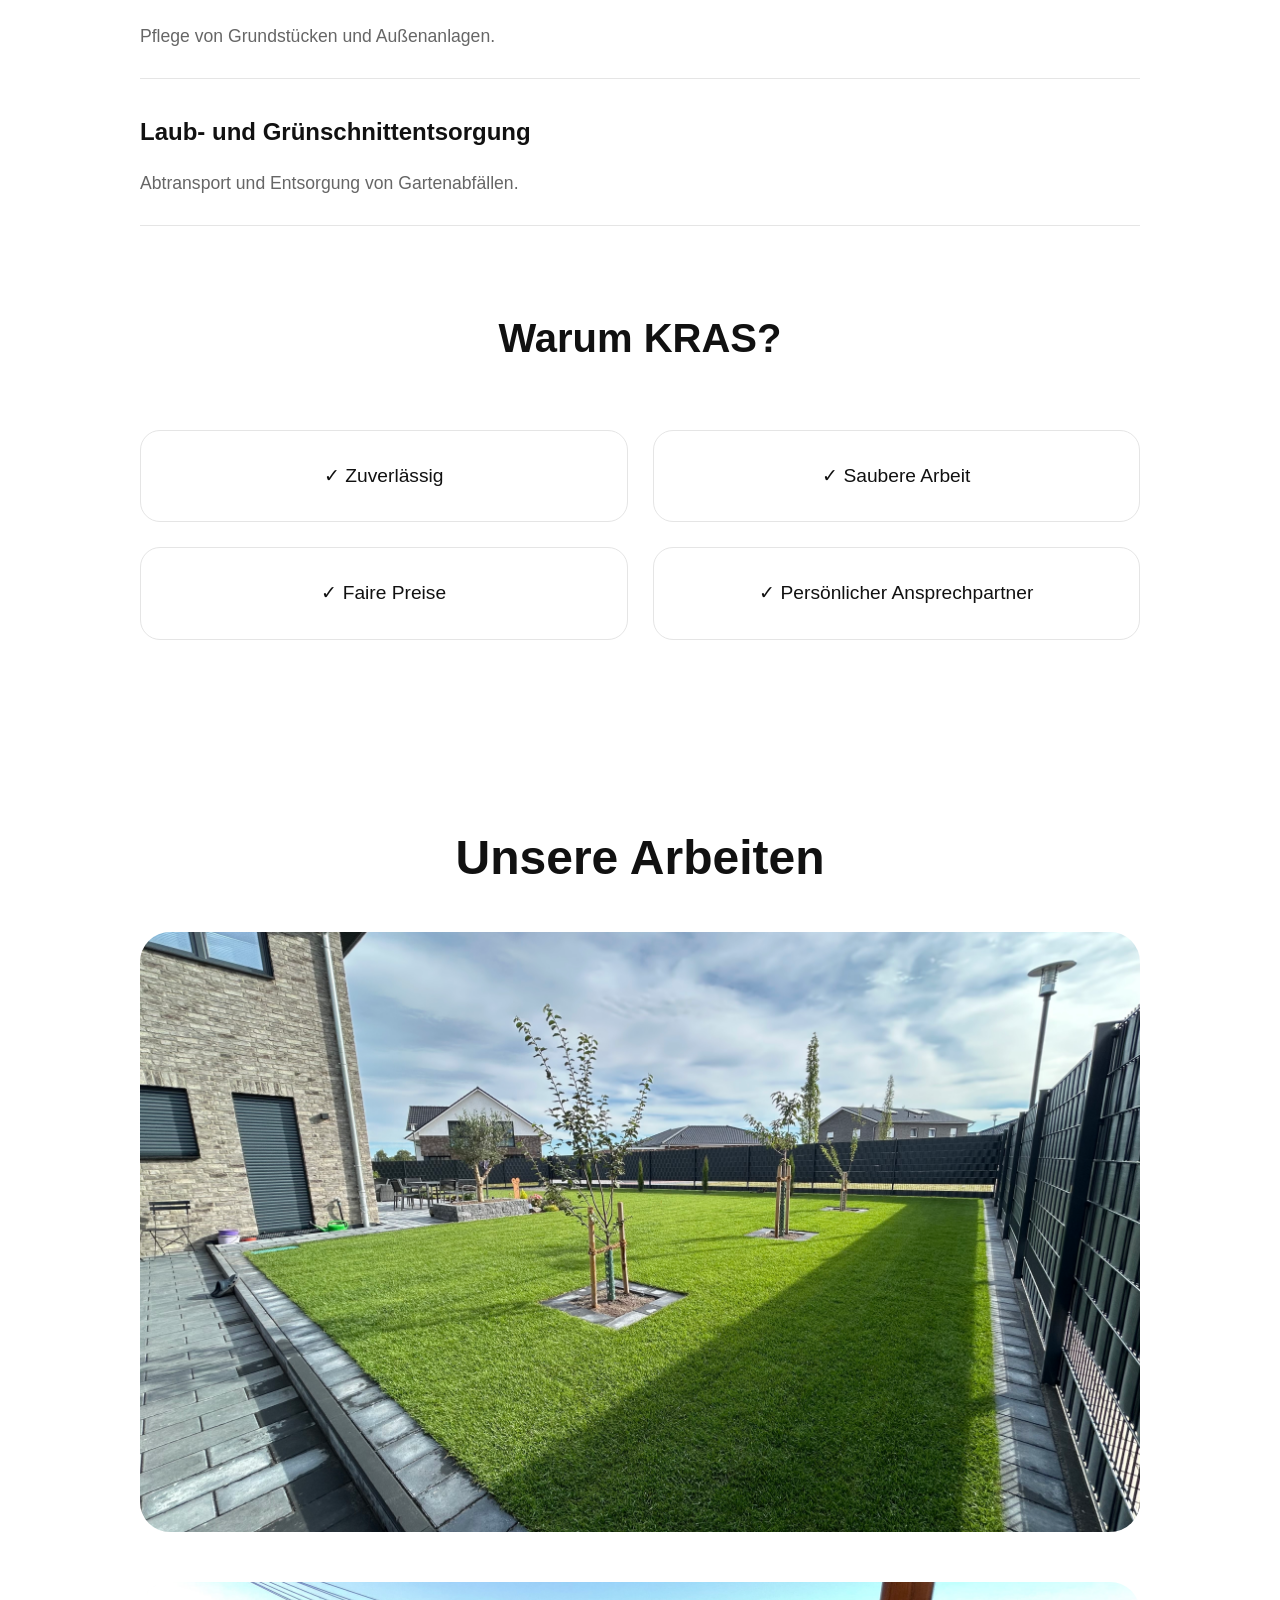
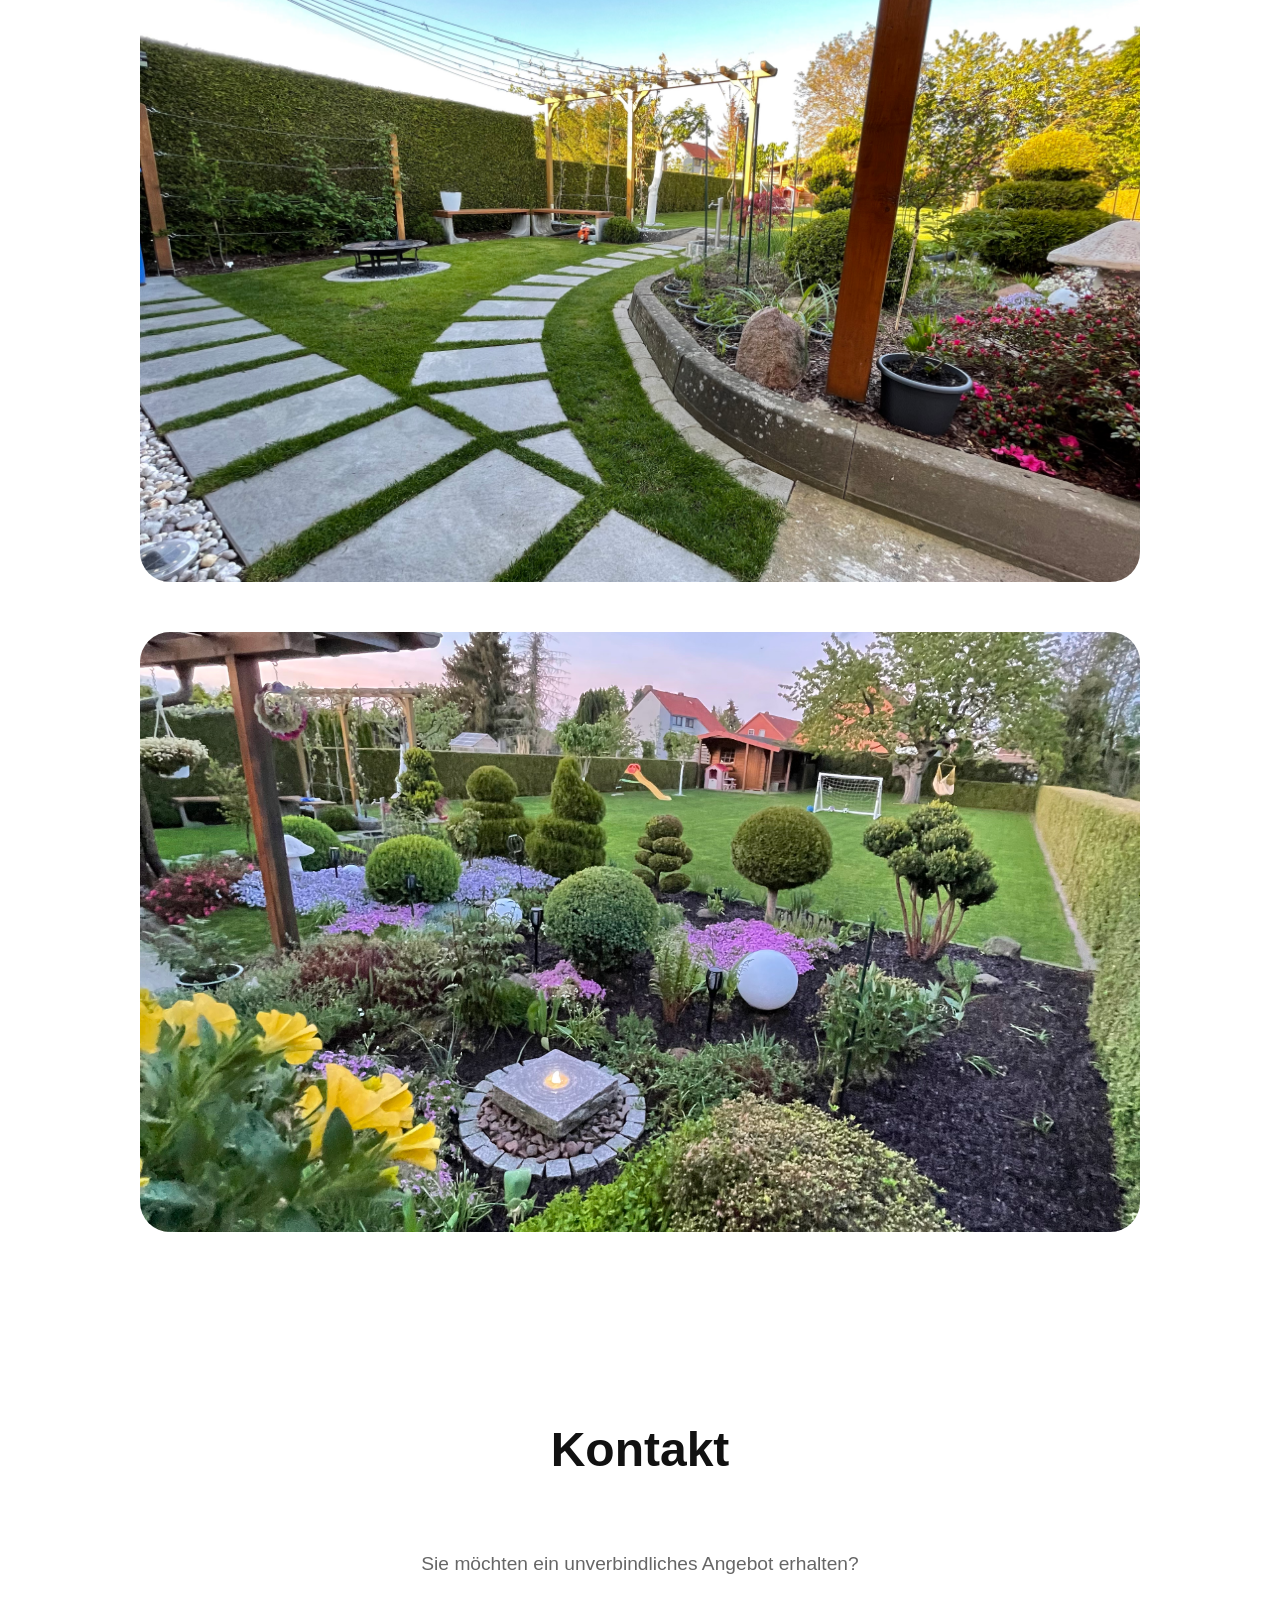
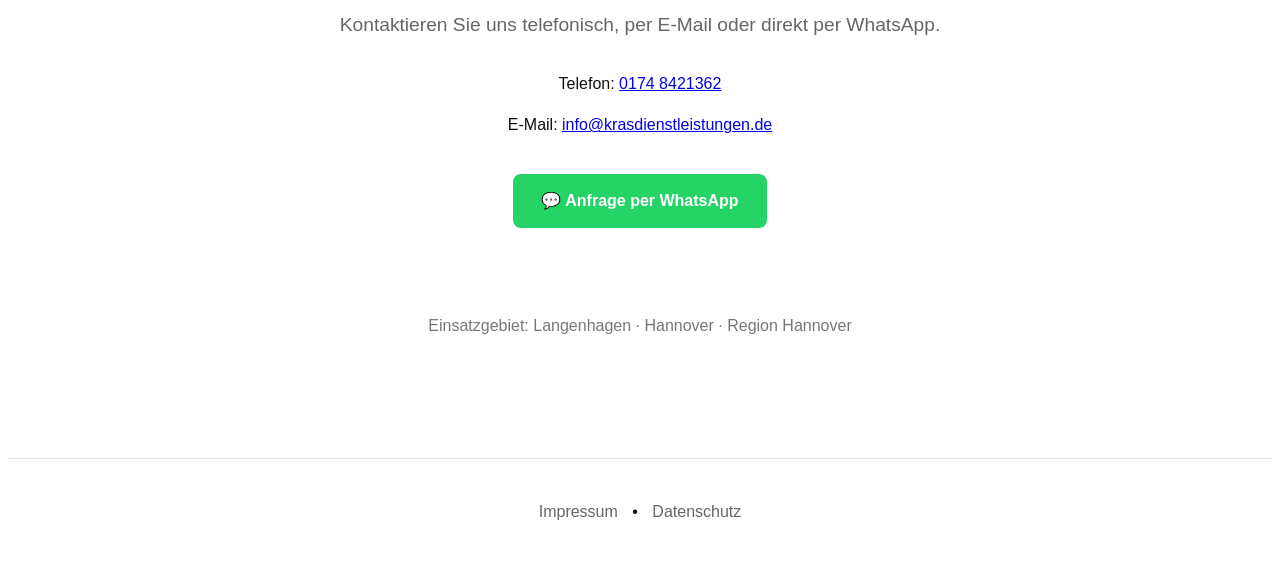
==== commit 9fd3ed33: "Update index.html" ====
--- a/index.html
+++ b/index.html
@@ -10,8 +10,6 @@
 <body>
     <section class="hero">
         <img src="logo.png" alt="KRAS Dienstleistungen Logo" class="logo">
-        
-<img src="garten1.jpg" alt="Gepflegter Garten" class="hero-image">
 
         <p class="subtitle">
             Gartenservice & Grundstückspflege
@@ -81,7 +79,7 @@
 </section>
 <section class="gallery">
 
-    <h2>Einblicke in unsere Arbeit</h2>
+    <h2>Unsere Arbeiten</h2>
 
     <div class="gallery-grid">
         <img src="garten1.jpg" alt="Gepflegte Grünanlage">
--- a/style.css
+++ b/style.css
@@ -335,7 +335,7 @@
 }
 
 .gallery h2{
-    margin-bottom:80px;
+    margin-bottom:35px;
 }
 
 .gallery-grid{
@@ -367,5 +367,6 @@
         height:280px;
         border-radius:20px;
     }
-
-}
+   
+
+
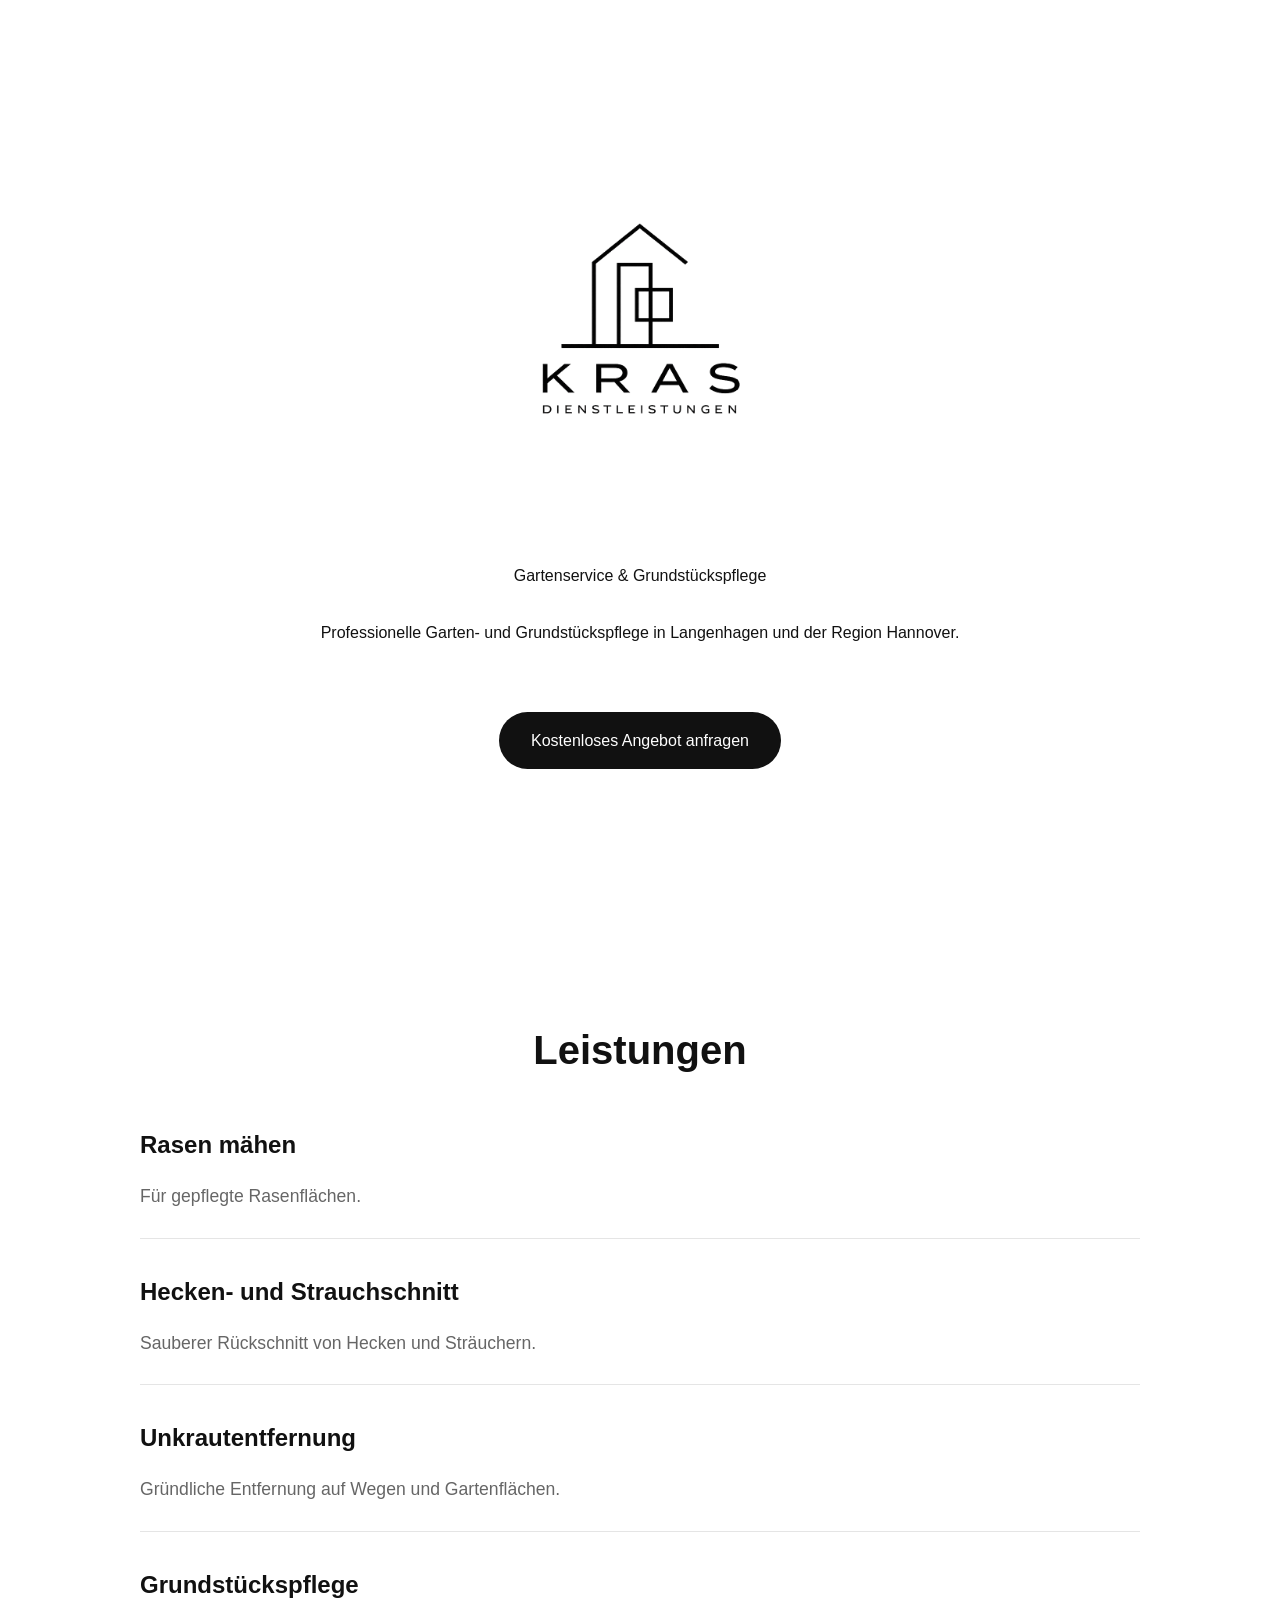
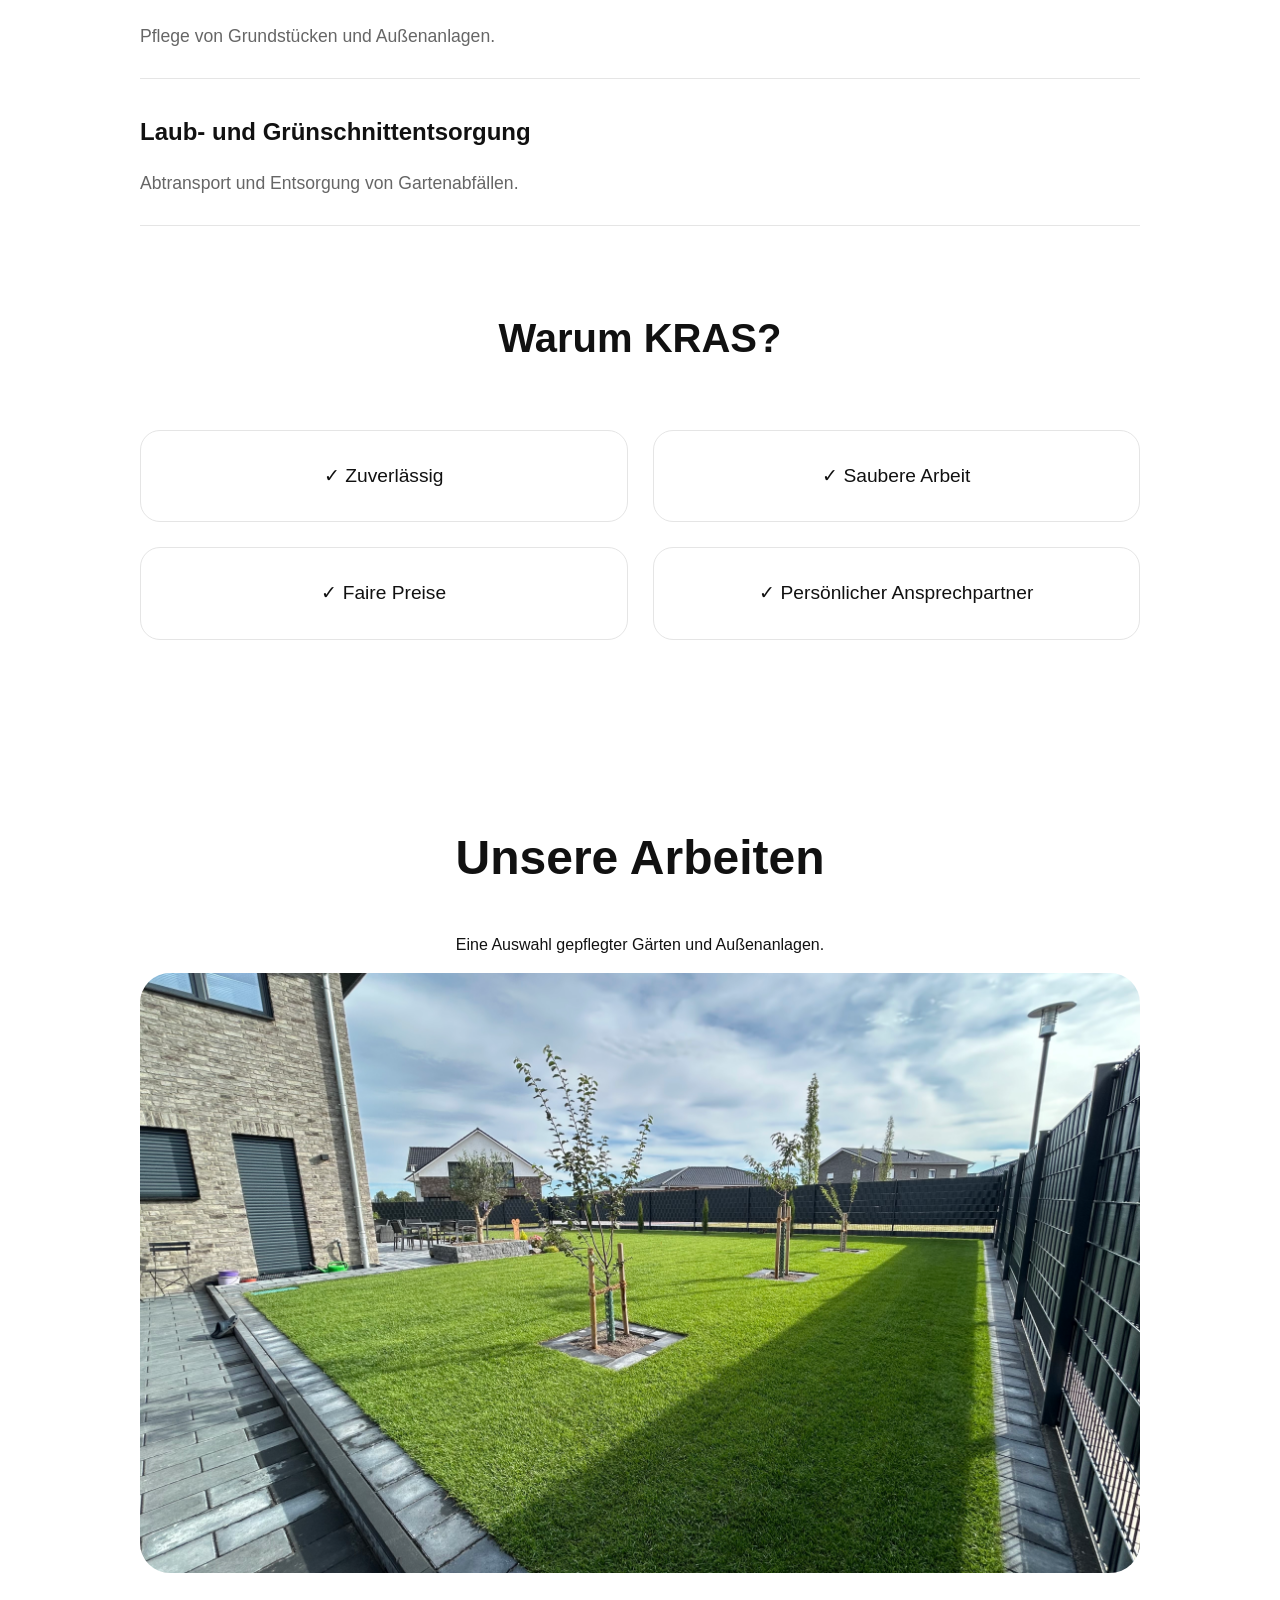
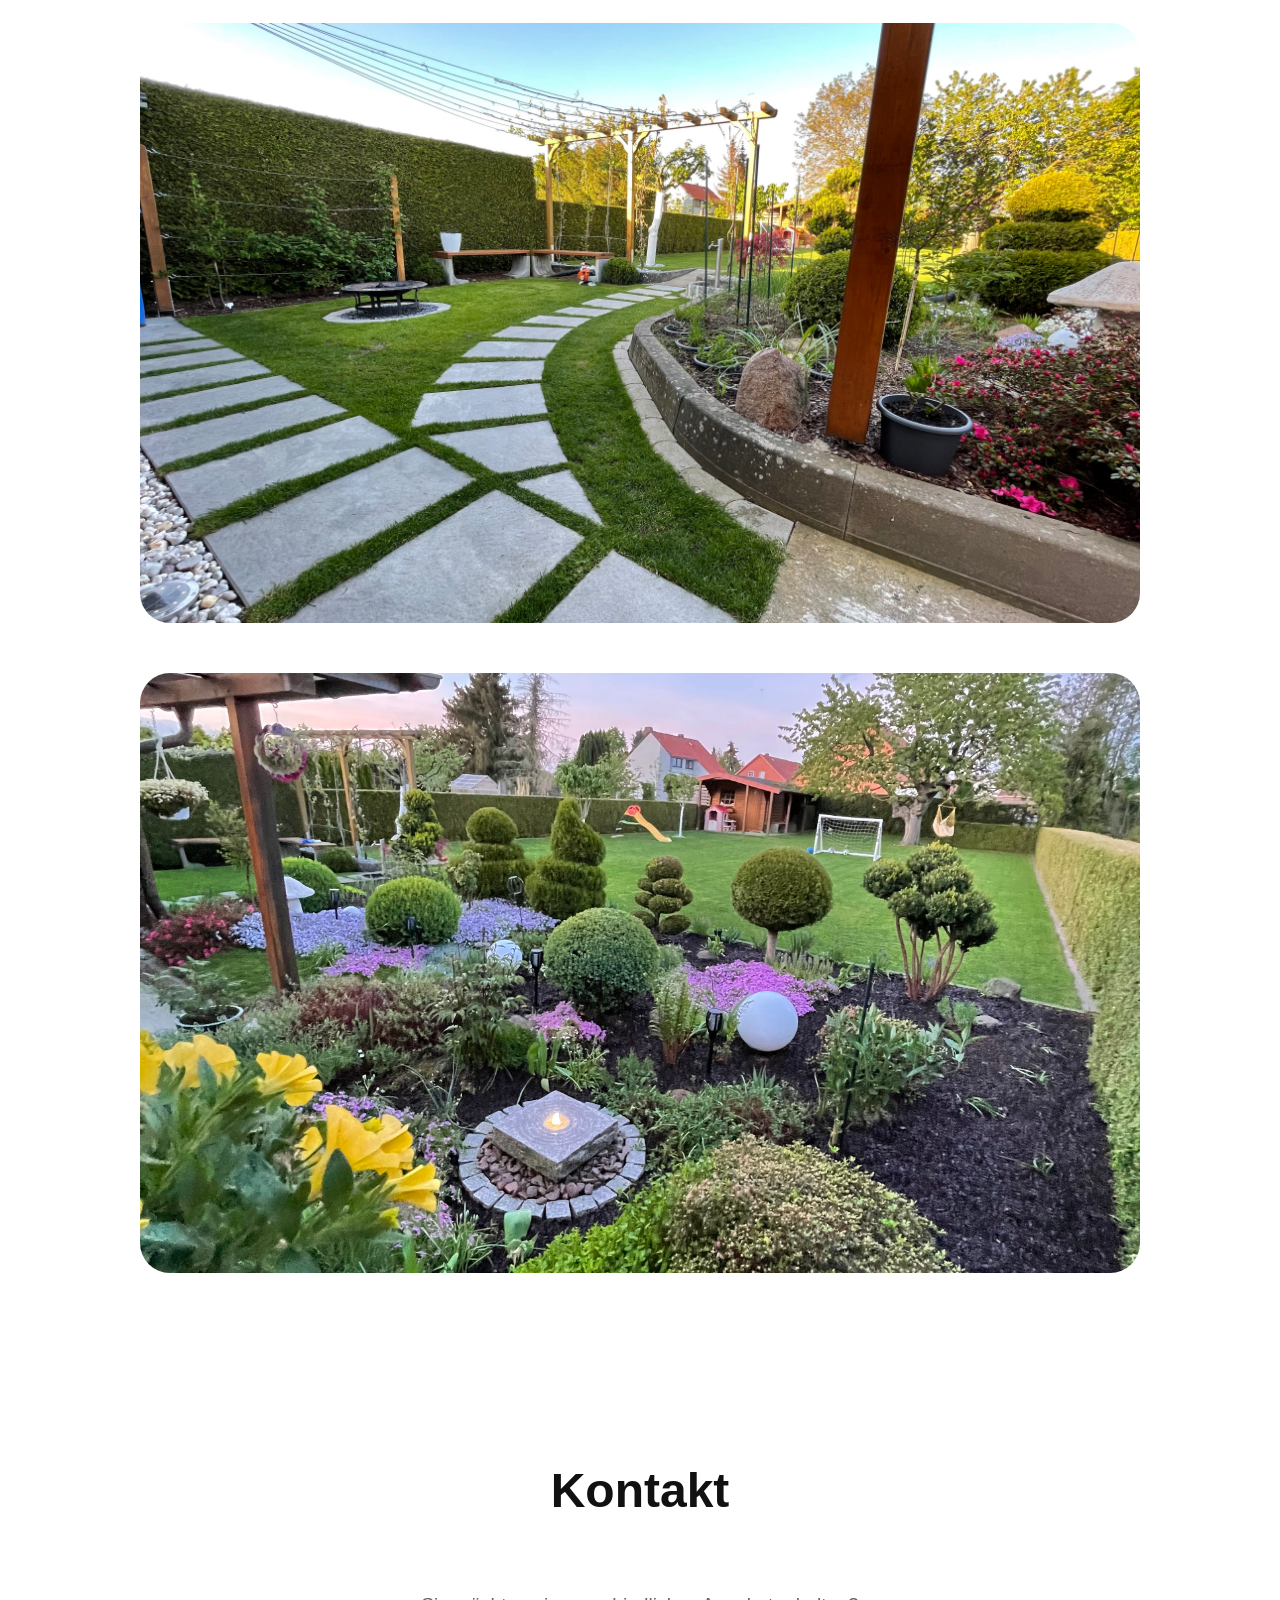
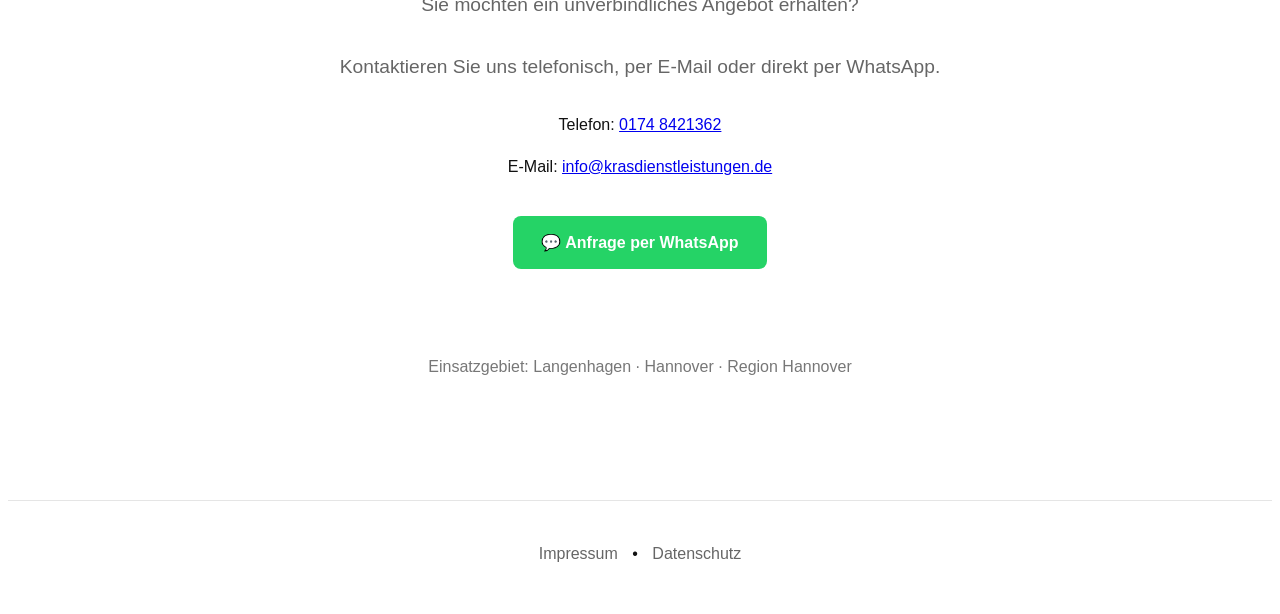
==== commit 7c2ba716: "Update index.html" ====
--- a/index.html
+++ b/index.html
@@ -80,6 +80,9 @@
 <section class="gallery">
 
     <h2>Unsere Arbeiten</h2>
+    <p class="gallery-subtitle">
+Eine Auswahl gepflegter Gärten und Außenanlagen.
+</p>
 
     <div class="gallery-grid">
         <img src="garten1.jpg" alt="Gepflegte Grünanlage">
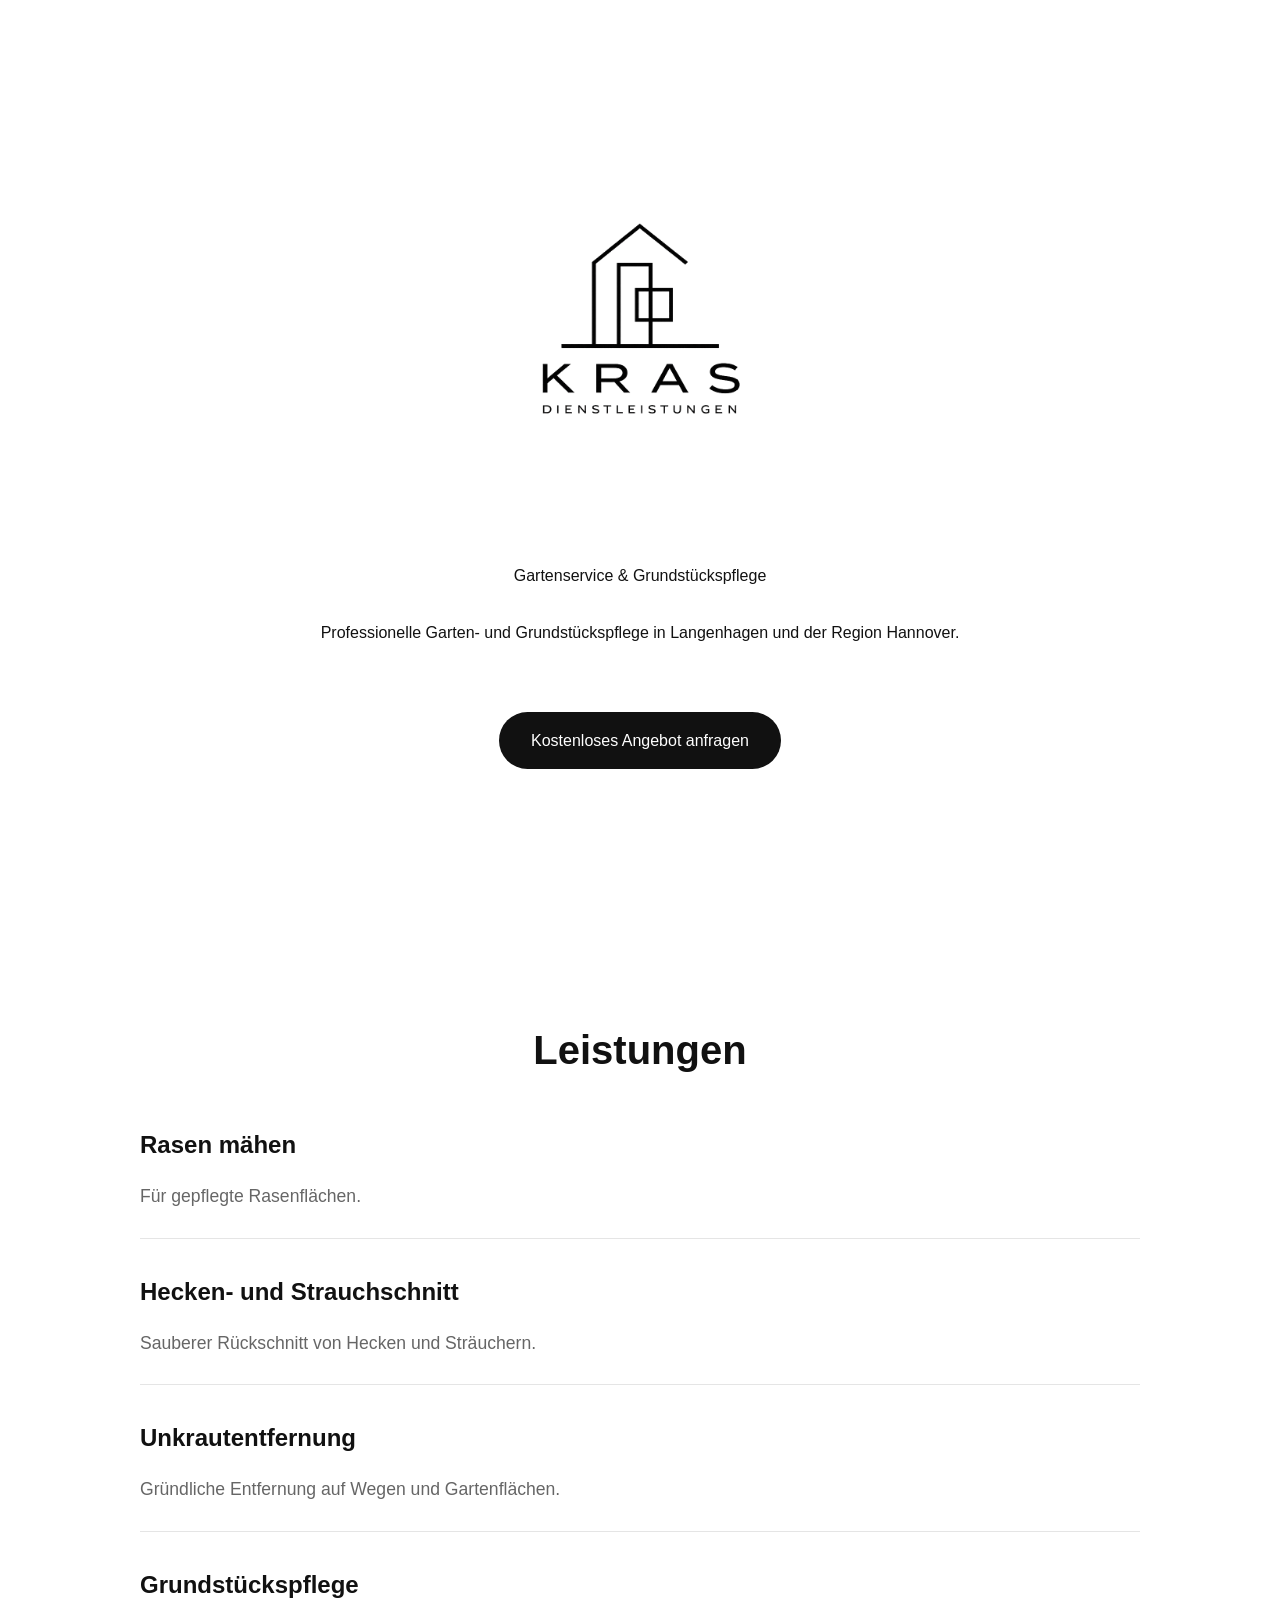
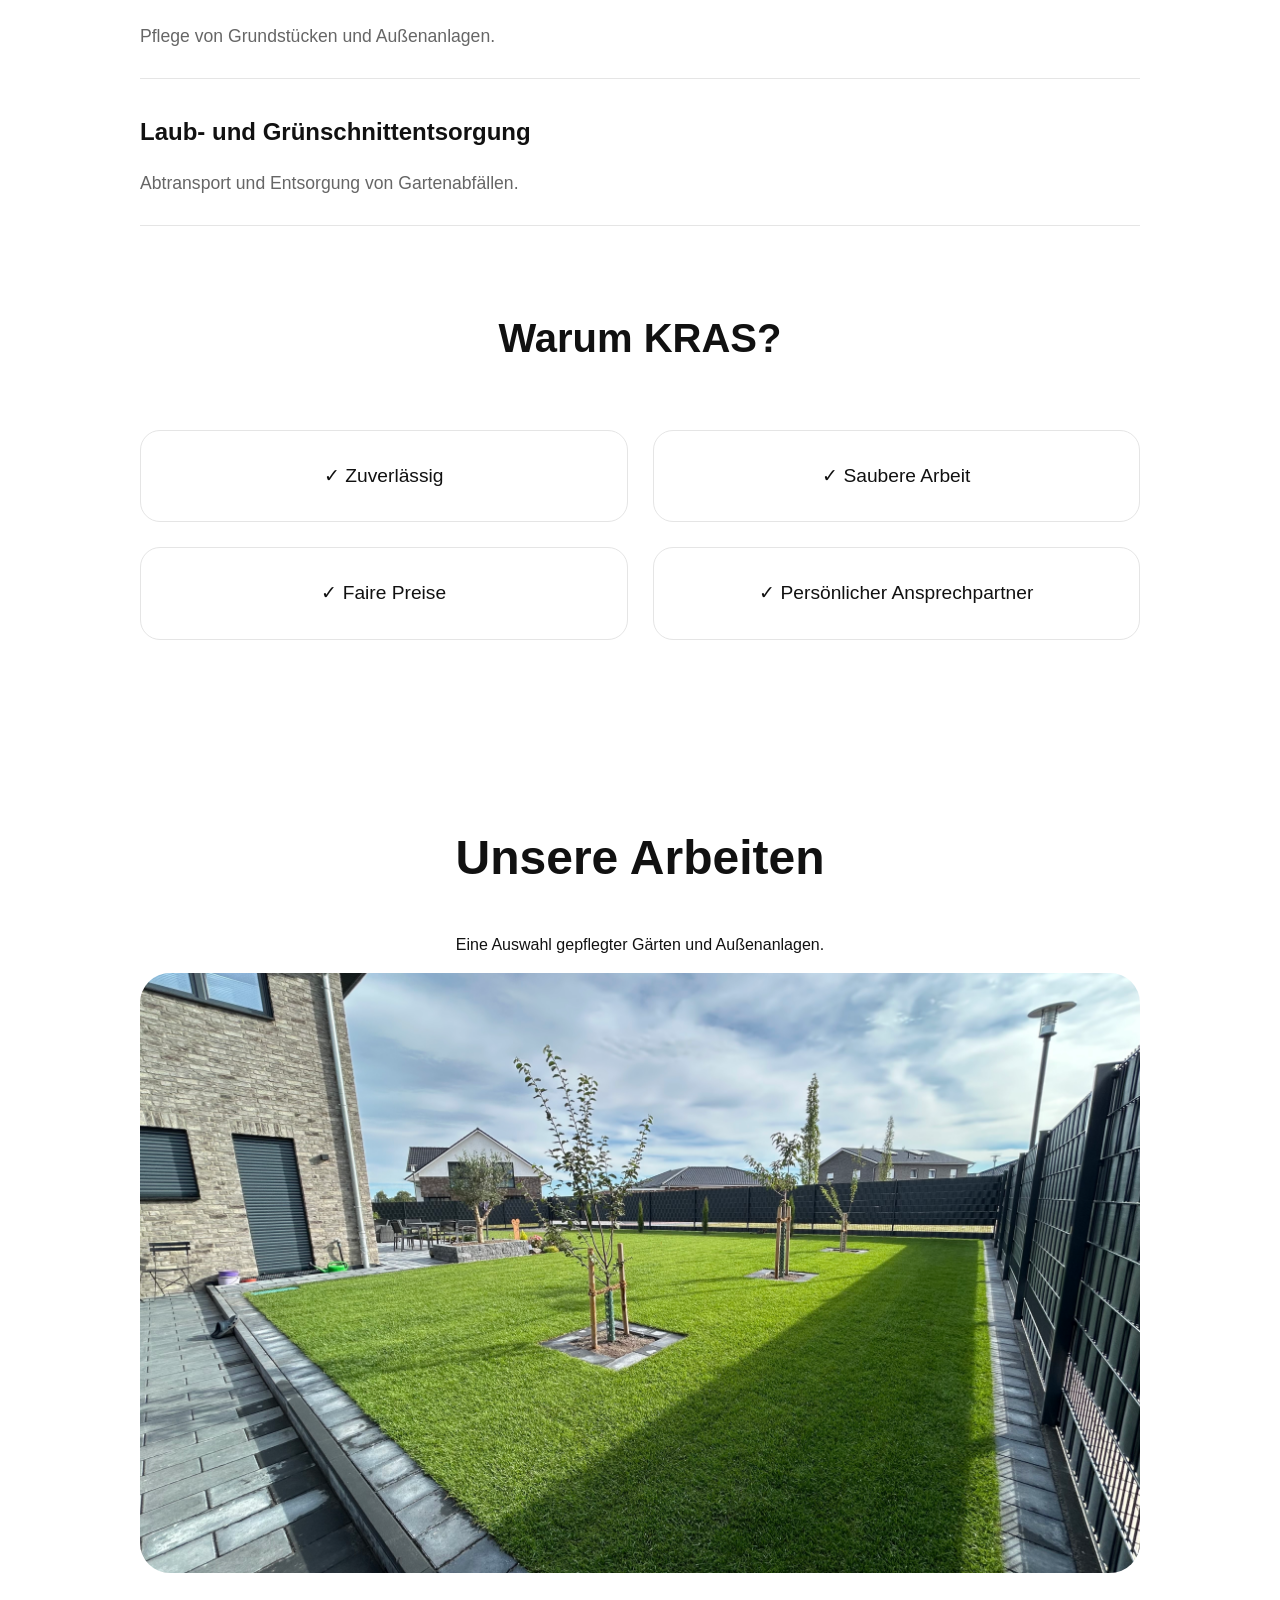
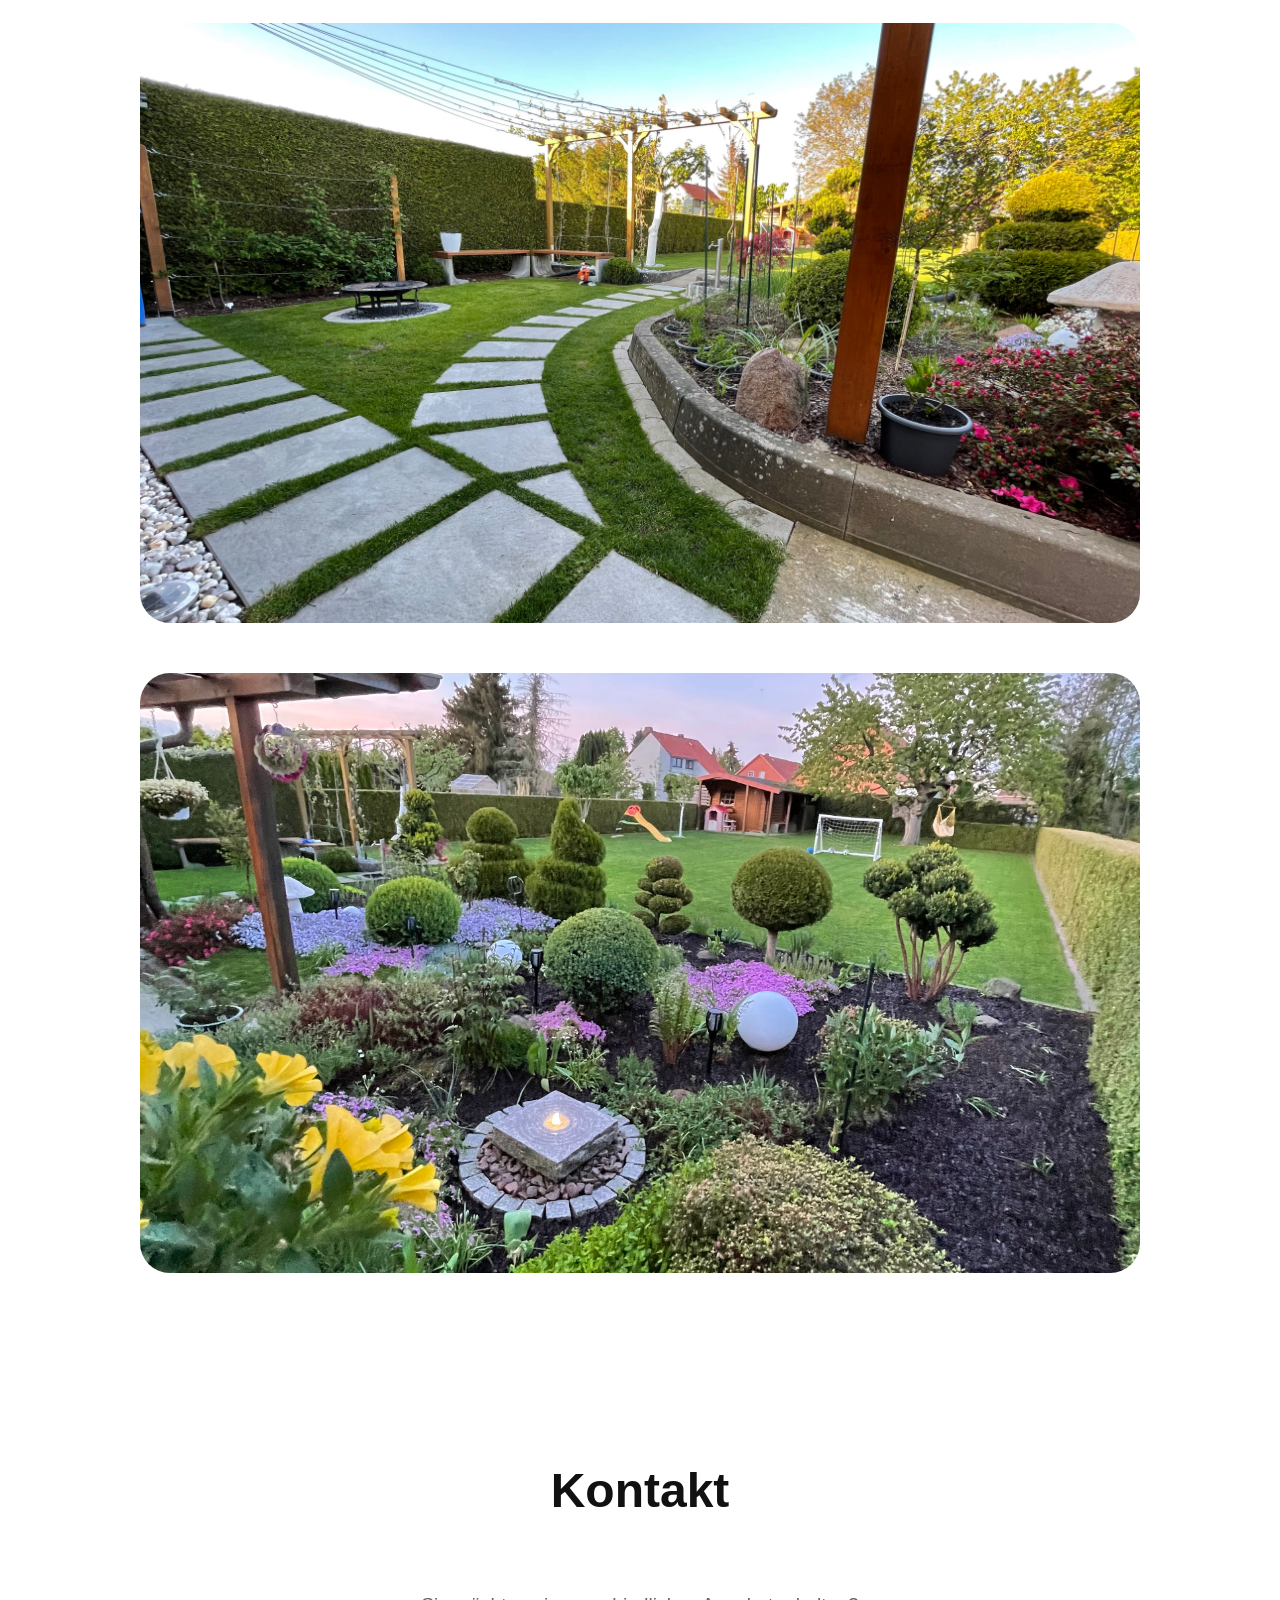
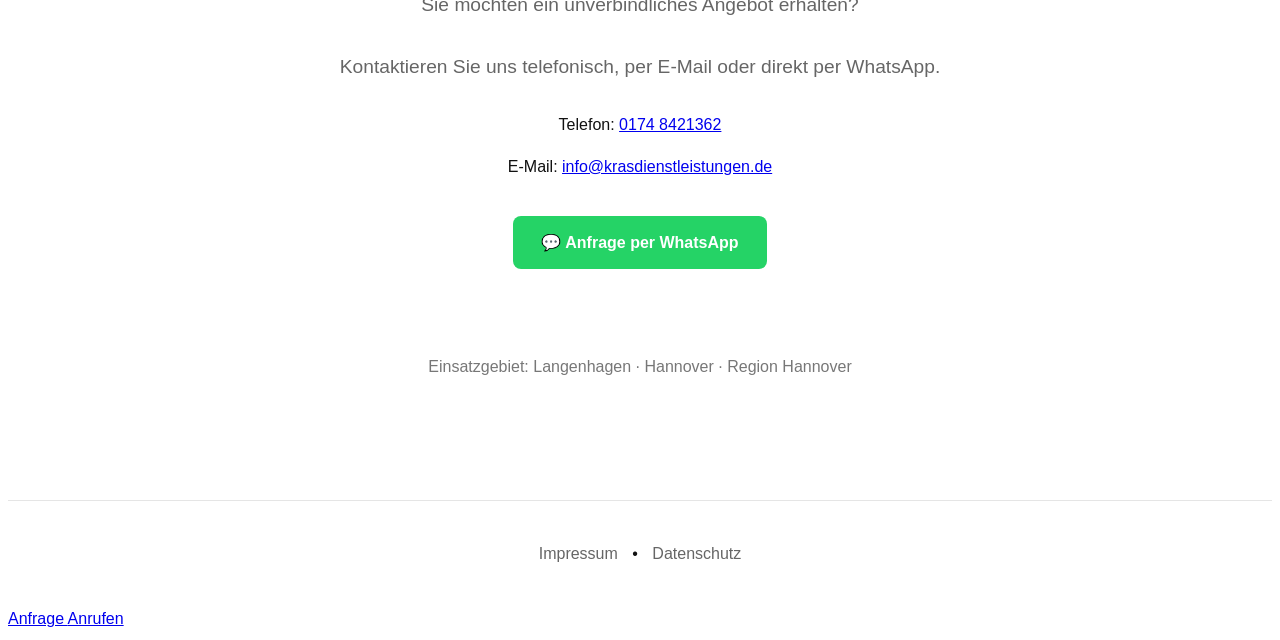
==== commit 96ece3b9: "Update index.html" ====
--- a/index.html
+++ b/index.html
@@ -1,6 +1,15 @@
 <!DOCTYPE html>
 <html lang="de">
 <head>
+    <!-- Google tag (gtag.js) -->
+<script async src="https://www.googletagmanager.com/gtag/js?id=G-FJYT5D300S"></script>
+<script>
+  window.dataLayer = window.dataLayer || [];
+  function gtag(){dataLayer.push(arguments);}
+  gtag('js', new Date());
+
+  gtag('config', 'G-FJYT5D300S');
+</script>
     <meta charset="UTF-8">
     <meta name="viewport" content="width=device-width, initial-scale=1.0">
     <title>KRAS Dienstleistungen</title>
@@ -128,3 +137,17 @@
     <span>•</span>
     <a href="datenschutz.html">Datenschutz</a>
 </footer>
+    </footer>
+
+<div class="mobile-contact-bar">
+    <a href="https://wa.me/491748421362"
+       target="_blank"
+       rel="noopener"
+       class="mobile-request">
+        Anfrage
+    </a>
+
+    <a href="tel:+491748421362" class="mobile-call">
+        Anrufen
+    </a>
+</div>
--- a/style.css
+++ b/style.css
@@ -368,5 +368,9 @@
         border-radius:20px;
     }
    
-
-
+.gallery-subtitle{
+    color:#666;
+    font-size:1.1rem;
+    margin-bottom:40px;
+}
+
